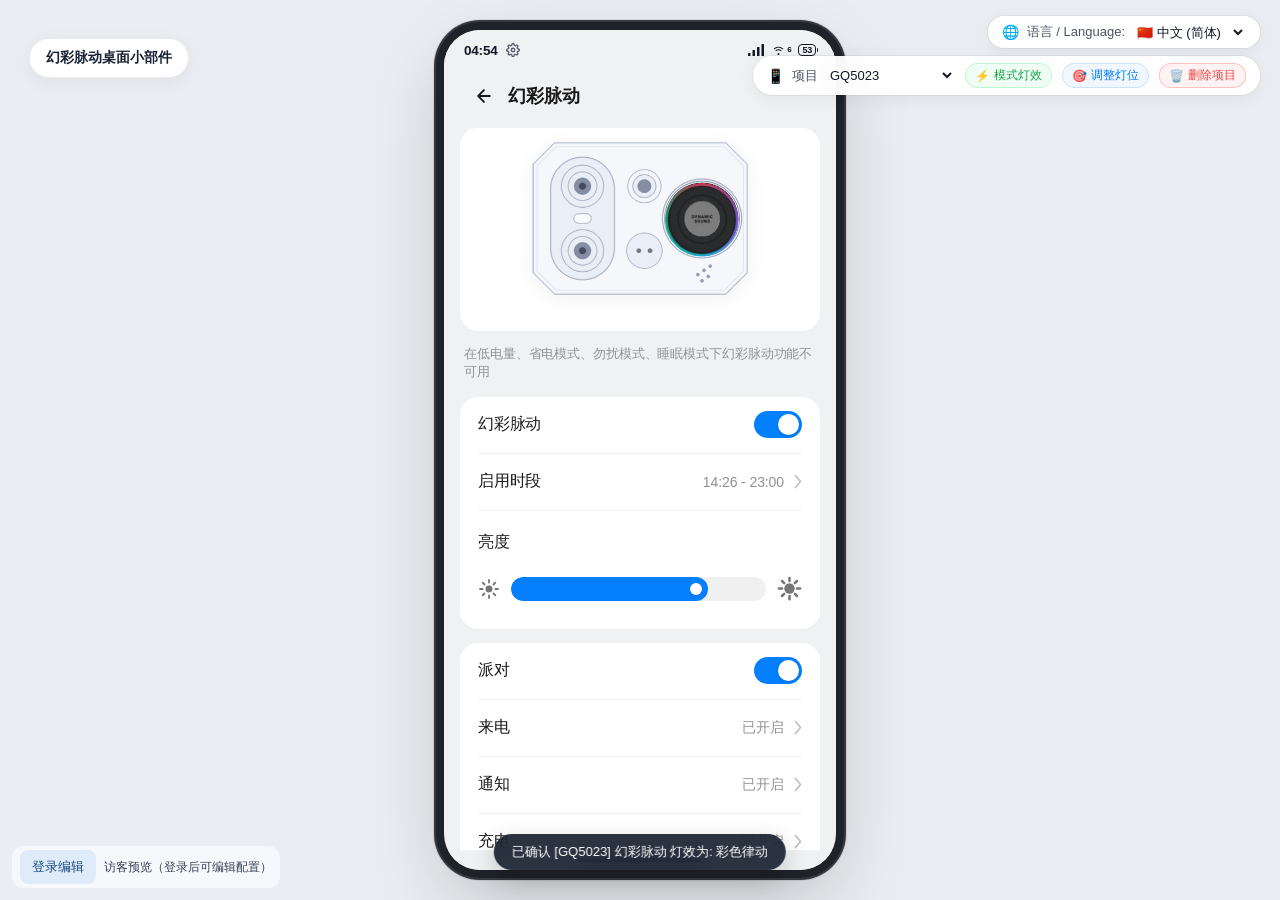
==== index.html @ 8f1da0cb "Configure visible color presets separately for each project" ====
<!DOCTYPE html>
<html lang="zh-CN">
<head>
  <meta charset="UTF-8">
  <meta name="viewport" content="width=device-width, initial-scale=1.0, maximum-scale=1.0, user-scalable=no">
  <title>通知氛围灯效果设置 - 多语言交互原型 (DYNAMIC SOUND)</title>
  <link rel="stylesheet" href="./style.css?v=20261126_project_color_visibility">
</head>
<body>
  <a class="desktop-widget-entry" href="./desktop-widget/">幻彩脉动桌面小部件</a>
  <!-- 桌面端悬浮控制工具栏 (语言切换 + 项目筛选与示意图更换) -->
  <aside class="desktop-floating-tools">
    <div class="desktop-tool-pill desktop-lang-bar">
      <span class="desktop-tool-icon">🌐</span>
      <label for="desktopLangSelect">语言 / Language:</label>
      <select id="desktopLangSelect" onchange="switchLanguage(this.value)">
        <option value="zh-CN" selected>🇨🇳 中文 (简体)</option>
        <option value="en-US">🇺🇸 English (US)</option>
        <option value="de-DE">🇩🇪 Deutsch</option>
        <option value="es-ES">🇪🇸 Español</option>
        <option value="ru-RU">🇷🇺 Русский</option>
        <option value="fr-FR">🇫🇷 Français</option>
        <option value="ja-JP">🇯🇵 日本語</option>
      </select>
    </div>

    <div class="desktop-tool-pill desktop-project-bar">
      <span class="desktop-tool-icon">📱</span>
      <label for="desktopProjectSelect" data-i18n="project_label">项目 / Project:</label>
      <select id="desktopProjectSelect" onchange="handleProjectDropdownChange(this.value)">
        <option value="GQ5023" selected>GQ5023</option>
        <option value="3137">3137</option>
        <option value="GQ3135">GQ3135</option>
        <option value="GQ3136">GQ3136</option>
        <option value="__upload__">📁 更换示意图...</option>
        <option value="__new_project__">➕ 新增项目型号...</option>
        <option value="__delete_project__" style="color: #ef4444;">🗑️ 删除当前项目...</option>
      </select>
      <button type="button" class="btn-adjust-light btn-project-effects" id="btnToggleProjectEffects" onclick="toggleProjectEffectsModal()" title="模式灯效选择与确认">
        <span>⚡</span>
        <span class="btn-adjust-text" data-i18n="project_effects_btn">模式灯效</span>
      </button>
      <button type="button" class="btn-adjust-light" id="btnToggleLightAdjust" onclick="toggleLightAdjustPanel()" title="调整灯位与尺寸">
        <span>🎯</span>
        <span class="btn-adjust-text" data-i18n="adjust_light_btn">调整灯位</span>
      </button>
      <button type="button" class="btn-adjust-light btn-delete-project" id="btnDeleteCurrentProject" onclick="deleteCurrentProject()" title="删除当前项目" style="color: #ef4444; border-color: rgba(239, 68, 68, 0.28);">
        <span>🗑️</span>
        <span class="btn-adjust-text" data-i18n="delete_project_btn">删除项目</span>
      </button>
      <button type="button" class="btn-reset-diagram" id="btnResetProjectDiagram" onclick="resetCurrentProjectDiagram()" title="恢复默认示意图" style="display: none;">
        <svg width="12" height="12" viewBox="0 0 24 24" fill="none" stroke="currentColor" stroke-width="2.5" stroke-linecap="round" stroke-linejoin="round">
          <path d="M3 12a9 9 0 1 0 9-9 9.75 9.75 0 0 0-6.74 2.74L3 8"/>
          <path d="M3 3v5h5"/>
        </svg>
      </button>
      <input type="file" id="projectDiagramUploader" accept="image/*" style="display: none;" onchange="handleProjectDiagramUpload(event)">
    </div>

    <!-- 灯位与尺寸配置调节面板 (可折叠) -->
    <div class="light-adjust-panel" id="lightAdjustPanel" style="display: none;">
      <div class="adjust-panel-header">
        <div class="adjust-panel-title">
          <span>🎯</span>
          <span data-i18n="adjust_panel_title">灯位与尺寸配置</span>
          <span class="adjust-panel-project-tag" id="adjustCurrentProjectTag">GQ5023</span>
        </div>
        <button type="button" class="btn-close-adjust" onclick="toggleLightAdjustPanel(false)">✕</button>
      </div>
      <div class="adjust-panel-tip" data-i18n="click_mockup_tip">
        💡 提示：上传新示意图已自动识别；也可直接点击下方示意图精确定位！
      </div>
      <div class="adjust-controls">
        <div class="adjust-row">
          <div class="adjust-label-line">
            <span data-i18n="light_pos_x">水平位置 X:</span>
            <span class="adjust-val" id="valLightX">67.2%</span>
          </div>
          <input type="range" id="sliderLightX" min="0" max="100" step="0.2" value="67.2" oninput="handleLightParamChange()">
        </div>
        <div class="adjust-row">
          <div class="adjust-label-line">
            <span data-i18n="light_pos_y">垂直位置 Y:</span>
            <span class="adjust-val" id="valLightY">45.2%</span>
          </div>
          <input type="range" id="sliderLightY" min="0" max="100" step="0.2" value="45.2" oninput="handleLightParamChange()">
        </div>
        <div class="adjust-row">
          <div class="adjust-label-line">
            <span data-i18n="light_size">灯圈尺寸:</span>
            <span class="adjust-val" id="valLightSize">20.6%</span>
          </div>
          <input type="range" id="sliderLightSize" min="4" max="60" step="0.2" value="20.6" oninput="handleLightParamChange()">
        </div>
        <div class="adjust-row">
          <div class="adjust-label-line">
            <span data-i18n="light_ring_width">灯的宽度:</span>
            <span class="adjust-val" id="valLightRingWidth">28%</span>
          </div>
          <input type="range" id="sliderLightRingWidth" min="4" max="50" step="1" value="28" oninput="handleLightParamChange()">
        </div>
        <div class="adjust-row">
          <div class="adjust-label-line">
            <span data-i18n="schematic_scale">示意图缩放:</span>
            <span class="adjust-val" id="valLightScale">100%</span>
          </div>
          <input type="range" id="sliderLightScale" min="0.5" max="2.5" step="0.05" value="1.0" oninput="handleLightParamChange()">
        </div>
      </div>
      <div class="adjust-actions">
        <button type="button" class="btn-adjust-action" onclick="autoDetectLightRegionForCurrent()">
          <span>🤖</span> <span data-i18n="auto_detect_btn">智能识别</span>
        </button>
        <button type="button" class="btn-adjust-action" onclick="resetCurrentProjectLightConfig()">
          <span>↺</span> <span data-i18n="reset_light_btn">恢复默认</span>
        </button>
        <button type="button" class="btn-adjust-action primary" onclick="toggleLightAdjustPanel(false)">
          <span data-i18n="save_done">✓ 完成</span>
        </button>
      </div>
    </div>

    <!-- 项目各模式灯效确认面板 (可折叠浮层) -->
    <div class="project-effects-modal" id="projectEffectsModal" style="display: none;">
      <div class="modal-card">
        <div class="adjust-panel-header">
          <div class="adjust-panel-title">
            <span>⚡</span>
            <span data-i18n="project_effects_modal_title">项目各模式灯效确认</span>
            <span class="adjust-panel-project-tag" id="effectsModalProjectTag">GQ5023</span>
          </div>
          <button type="button" class="btn-close-adjust" onclick="toggleProjectEffectsModal(false)" title="关闭">✕</button>
        </div>
        <div class="modal-subtip" data-i18n="project_effects_modal_subtip">
          💡 在此为当前项目选择并确认各模式的专属灯效，多项目独立记忆与切换。
        </div>
        <div class="project-effects-rows" id="projectEffectsList">
          <!-- 动态渲染各模式卡片及可点击胶囊 -->
        </div>
        <div class="modal-action-bar">
          <button type="button" class="btn-modal-done" onclick="toggleProjectEffectsModal(false)">
            <span data-i18n="save_done">✓ 确认完成</span>
          </button>
        </div>
      </div>
    </div>
  </aside>

  <!-- 移动端手机框架容器 -->
  <main class="phone-viewport">
    <div class="phone-frame">
      <!-- 手机顶部状态栏 -->
      <header class="status-bar">
        <div class="status-left">
          <span class="status-time" id="statusTime">09:24</span>
          <button type="button" class="status-gear-btn" onclick="toggleLanguageSheet(true)" aria-label="语言设置" title="切换语言">
            <svg width="14" height="14" viewBox="0 0 24 24" fill="none" stroke="currentColor" stroke-width="2.2" stroke-linecap="round" stroke-linejoin="round">
              <circle cx="12" cy="12" r="3"></circle>
              <path d="M19.4 15a1.65 1.65 0 0 0 .33 1.82l.06.06a2 2 0 0 1 0 2.83 2 2 0 0 1-2.83 0l-.06-.06a1.65 1.65 0 0 0-1.82-.33 1.65 1.65 0 0 0-1 1.51V21a2 2 0 0 1-2 2 2 2 0 0 1-2-2v-.09A1.65 1.65 0 0 0 9 19.4a1.65 1.65 0 0 0-1.82.33l-.06.06a2 2 0 0 1-2.83 0 2 2 0 0 1 0-2.83l.06-.06a1.65 1.65 0 0 0 .33-1.82 1.65 1.65 0 0 0-1.51-1H3a2 2 0 0 1-2-2 2 2 0 0 1 2-2h.09A1.65 1.65 0 0 0 4.6 9a1.65 1.65 0 0 0-.33-1.82l-.06-.06a2 2 0 0 1 0-2.83 2 2 0 0 1 2.83 0l.06.06a1.65 1.65 0 0 0 1.82.33H9a1.65 1.65 0 0 0 1-1.51V3a2 2 0 0 1 2-2 2 2 0 0 1 2 2v.09a1.65 1.65 0 0 0 1 1.51 1.65 1.65 0 0 0 1.82-.33l.06-.06a2 2 0 0 1 2.83 0 2 2 0 0 1 0 2.83l-.06.06a1.65 1.65 0 0 0-.33 1.82V9a1.65 1.65 0 0 0 1.51 1H21a2 2 0 0 1 2 2 2 2 0 0 1-2 2h-.09a1.65 1.65 0 0 0-1.51 1z"></path>
            </svg>
          </button>
        </div>
        <div class="status-icons">
          <svg class="icon-signal" width="16" height="12" viewBox="0 0 16 12" fill="currentColor">
            <rect x="0" y="9" width="2.5" height="3" rx="0.5"/>
            <rect x="4.5" y="6" width="2.5" height="6" rx="0.5"/>
            <rect x="9" y="3" width="2.5" height="9" rx="0.5"/>
            <rect x="13.5" y="0" width="2.5" height="12" rx="0.5"/>
          </svg>
          <div class="wifi-indicator">
            <svg class="icon-wifi" width="15" height="12" viewBox="0 0 24 24" fill="currentColor">
              <path d="M12 18c1.1 0 2 .9 2 2s-.9 2-2 2-2-.9-2-2 .9-2 2-2zm-4.9-3.5c2.7-2.7 7.1-2.7 9.8 0l1.4-1.4c-3.5-3.5-9.1-3.5-12.6 0l1.4 1.4zm-3.5-3.5c4.6-4.6 12.2-4.6 16.8 0l1.4-1.4c-5.4-5.4-14.2-5.4-19.6 0l1.4 1.4z"/>
            </svg>
            <span class="wifi-badge">6</span>
          </div>
          <div class="battery-indicator">
            <span class="battery-level">53</span>
          </div>
        </div>
      </header>

      <!-- 顶部导航栏 -->
      <!-- 顶部导航标题栏（二级页面展示：返回键 + 左对齐大标题） -->
      <header class="app-header" id="mainNavBar" style="display: none;">
        <button type="button" class="btn-back" id="btnNavBack" onclick="goBackToHome()" aria-label="返回">
          <svg width="22" height="22" viewBox="0 0 24 24" fill="none" stroke="#181818" stroke-width="2.2" stroke-linecap="round" stroke-linejoin="round">
            <path d="M 19 12 H 5 M 12 19 L 5 12 L 12 5"/>
          </svg>
        </button>
        <h1 class="nav-title" id="navTitle">来电</h1>
      </header>

      <!-- 场景视图 1: 幻彩脉动 (主首页) -->
      <div class="page-view active" id="view_home">
        <header class="widget-home-heading">
          <a class="widget-back-link" href="./desktop-widget/" aria-label="返回桌面小部件">
            <svg width="20" height="20" viewBox="0 0 24 24" fill="none" stroke="currentColor" stroke-width="2.2" stroke-linecap="round" stroke-linejoin="round" aria-hidden="true">
              <path d="M 19 12 H 5 M 12 19 L 5 12 L 12 5"/>
            </svg>
          </a>
          <h1>幻彩脉动</h1>
        </header>
        <section class="device-card-container">
          <div class="device-mockup-new fx-color_rhythm" id="mockup_home">
            <img src="./assets/device_clean.png" alt="Dynamic Sound Device" class="device-clean-img">
            <div class="halo-ring-emitter" id="haloEmitter_home">
              <div class="halo-core-ring"></div>
              <div class="halo-ambient-glow"></div>
            </div>
          </div>
        </section>
        <div class="sub-hint-text" data-i18n="magic_pulse_hint">在低电量、省电模式、勿扰模式、睡眠模式下幻彩脉动功能不可用</div>

        <!-- 主控卡片：总开关、启用时段 -->
        <section class="settings-card" id="card_master">
          <div class="setting-row">
            <span class="setting-label" data-i18n="magic_pulse_switch">幻彩脉动</span>
            <label class="switch-toggle">
              <input type="checkbox" id="switch_master" checked onchange="toggleMasterPulse(this.checked)">
              <span class="toggle-slider"></span>
            </label>
          </div>
          <div class="master-controlled-content" id="masterControlledContent">
            <div class="setting-divider"></div>
            <div class="setting-row clickable" onclick="handleActiveTimeRowClick()">
              <span class="setting-label" data-i18n="active_time">启用时段</span>
              <div class="row-meta">
                <span class="row-status" id="homeActiveTimeSummary">14:26 - 23:00</span>
                <svg class="row-chevron" width="8" height="15" viewBox="0 0 8 15" fill="none">
                  <path d="M 1.5 1.5 L 6.5 7.5 L 1.5 13.5" stroke="#c2c2c2" stroke-width="1.8" stroke-linecap="round" stroke-linejoin="round"/>
                </svg>
              </div>
            </div>
            <div class="setting-divider"></div>
            <div class="brightness-card-section">
              <div class="brightness-label-row">
                <span class="setting-label" data-i18n="brightness">亮度</span>
              </div>
              <div class="brightness-control-row">
                <div class="brightness-pill-slider-box">
                  <button type="button" class="sun-btn sun-btn-left" onclick="setBrightnessGear(20)" aria-label="1档 (20%)" title="最低亮度">
                    <svg width="22" height="22" viewBox="0 0 24 24" fill="none">
                      <circle cx="12" cy="12" r="3.8" fill="currentColor"/>
                      <line x1="12" y1="2.2" x2="12" y2="5" stroke="currentColor" stroke-width="2" stroke-linecap="round"/>
                      <line x1="12" y1="19" x2="12" y2="21.8" stroke="currentColor" stroke-width="2" stroke-linecap="round"/>
                      <line x1="2.2" y1="12" x2="5" y2="12" stroke="currentColor" stroke-width="2" stroke-linecap="round"/>
                      <line x1="19" y1="12" x2="21.8" y2="12" stroke="currentColor" stroke-width="2" stroke-linecap="round"/>
                      <line x1="5.1" y1="5.1" x2="7.1" y2="7.1" stroke="currentColor" stroke-width="2" stroke-linecap="round"/>
                      <line x1="16.9" y1="16.9" x2="18.9" y2="18.9" stroke="currentColor" stroke-width="2" stroke-linecap="round"/>
                      <line x1="5.1" y1="18.9" x2="7.1" y2="16.9" stroke="currentColor" stroke-width="2" stroke-linecap="round"/>
                      <line x1="16.9" y1="7.1" x2="18.9" y2="5.1" stroke="currentColor" stroke-width="2" stroke-linecap="round"/>
                    </svg>
                  </button>
                  <div class="pill-slider-track-wrap" id="pillSliderTrackWrap">
                    <div class="slider-fill-line" id="sliderFillLine">
                      <span class="slider-thumb-dot" id="sliderThumbDot"></span>
                    </div>
                    <input type="range" min="20" max="100" step="1" value="80" class="pill-range-slider" id="homeBrightnessSlider" oninput="handleBrightnessInput(this.value)" onchange="handleBrightnessChange(this.value)">
                  </div>
                  <button type="button" class="sun-btn sun-btn-right" onclick="setBrightnessGear(100)" aria-label="5档 (100%)" title="最高亮度">
                    <svg width="25" height="25" viewBox="0 0 24 24" fill="none">
                      <circle cx="12" cy="12" r="5" fill="currentColor"/>
                      <line x1="12" y1="1.8" x2="12" y2="4.8" stroke="currentColor" stroke-width="2.4" stroke-linecap="round"/>
                      <line x1="12" y1="19.2" x2="12" y2="22.2" stroke="currentColor" stroke-width="2.4" stroke-linecap="round"/>
                      <line x1="1.8" y1="12" x2="4.8" y2="12" stroke="currentColor" stroke-width="2.4" stroke-linecap="round"/>
                      <line x1="19.2" y1="12" x2="22.2" y2="12" stroke="currentColor" stroke-width="2.4" stroke-linecap="round"/>
                      <line x1="4.8" y1="4.8" x2="6.9" y2="6.9" stroke="currentColor" stroke-width="2.4" stroke-linecap="round"/>
                      <line x1="17.1" y1="17.1" x2="19.2" y2="19.2" stroke="currentColor" stroke-width="2.4" stroke-linecap="round"/>
                      <line x1="4.8" y1="19.2" x2="6.9" y2="17.1" stroke="currentColor" stroke-width="2.4" stroke-linecap="round"/>
                      <line x1="17.1" y1="6.9" x2="19.2" y2="4.8" stroke="currentColor" stroke-width="2.4" stroke-linecap="round"/>
                    </svg>
                  </button>
                </div>
              </div>
            </div>
          </div>
        </section>

        <!-- 场景功能列表卡片 -->
        <section class="settings-card" id="card_scenes_list">
          <div class="setting-row">
            <span class="setting-label" data-i18n="scene_party">派对</span>
            <label class="switch-toggle">
              <input type="checkbox" id="switch_party" checked onchange="togglePartyMode(this.checked)">
              <span class="toggle-slider"></span>
            </label>
          </div>
          <div class="setting-divider"></div>
          <div class="setting-row clickable" onclick="handleSceneRowClick('call')">
            <span class="setting-label" data-i18n="scene_call">来电</span>
            <div class="row-meta">
              <span class="row-status" id="statusText_call" data-i18n="status_enabled">已开启</span>
              <svg class="row-chevron" width="8" height="15" viewBox="0 0 8 15" fill="none">
                <path d="M 1.5 1.5 L 6.5 7.5 L 1.5 13.5" stroke="#c2c2c2" stroke-width="1.8" stroke-linecap="round" stroke-linejoin="round"/>
              </svg>
            </div>
          </div>
          <div class="setting-divider"></div>
          <div class="setting-row clickable" onclick="handleSceneRowClick('notification')">
            <span class="setting-label" data-i18n="scene_notification">通知</span>
            <div class="row-meta">
              <span class="row-status" id="statusText_notification" data-i18n="status_enabled">已开启</span>
              <svg class="row-chevron" width="8" height="15" viewBox="0 0 8 15" fill="none">
                <path d="M 1.5 1.5 L 6.5 7.5 L 1.5 13.5" stroke="#c2c2c2" stroke-width="1.8" stroke-linecap="round" stroke-linejoin="round"/>
              </svg>
            </div>
          </div>
          <div class="setting-divider"></div>
          <div class="setting-row clickable" onclick="handleSceneRowClick('charging')">
            <span class="setting-label" data-i18n="scene_charging">充电</span>
            <div class="row-meta">
              <span class="row-status" id="statusText_charging" data-i18n="status_enabled">已开启</span>
              <svg class="row-chevron" width="8" height="15" viewBox="0 0 8 15" fill="none">
                <path d="M 1.5 1.5 L 6.5 7.5 L 1.5 13.5" stroke="#c2c2c2" stroke-width="1.8" stroke-linecap="round" stroke-linejoin="round"/>
              </svg>
            </div>
          </div>
          <div class="setting-divider"></div>
          <div class="setting-row clickable" onclick="handleSceneRowClick('music')">
            <span class="setting-label" data-i18n="scene_music">音乐</span>
            <div class="row-meta">
              <span class="row-status" id="statusText_music" data-i18n="status_enabled">已开启</span>
              <svg class="row-chevron" width="8" height="15" viewBox="0 0 8 15" fill="none">
                <path d="M 1.5 1.5 L 6.5 7.5 L 1.5 13.5" stroke="#c2c2c2" stroke-width="1.8" stroke-linecap="round" stroke-linejoin="round"/>
              </svg>
            </div>
          </div>
          <div class="setting-divider"></div>
          <div class="setting-row clickable" onclick="handleSceneRowClick('power')">
            <span class="setting-label" data-i18n="scene_power">开关机</span>
            <div class="row-meta">
              <span class="row-status" id="statusText_power" data-i18n="status_enabled">已开启</span>
              <svg class="row-chevron" width="8" height="15" viewBox="0 0 8 15" fill="none">
                <path d="M 1.5 1.5 L 6.5 7.5 L 1.5 13.5" stroke="#c2c2c2" stroke-width="1.8" stroke-linecap="round" stroke-linejoin="round"/>
              </svg>
            </div>
          </div>
        </section>
      </div>

      <!-- 场景视图 2: 来电 (Incoming Call) -->
      <div class="page-view" id="view_call">
        <section class="device-card-container">
          <div class="device-mockup-new fx-breathing" id="mockup_call">
            <img src="./assets/device_clean.png" alt="Dynamic Sound Device" class="device-clean-img">
            <div class="halo-ring-emitter" id="haloEmitter_call">
              <div class="halo-core-ring"></div>
              <div class="halo-ambient-glow"></div>
            </div>
          </div>
        </section>
        <section class="settings-card" id="card_call_toggle">
          <div class="setting-row">
            <span class="setting-label" data-i18n="scene_call">来电</span>
            <label class="switch-toggle">
              <input type="checkbox" id="switch_call" checked onchange="toggleSceneSwitch('call', this.checked)">
              <span class="toggle-slider"></span>
            </label>
          </div>
          <div class="setting-divider"></div>
          <div class="setting-row" id="row_inCallBreathe">
            <span class="setting-label" data-i18n="in_call_breathing">通话中呼吸</span>
            <label class="switch-toggle">
              <input type="checkbox" id="switch_inCallBreathe" checked onchange="toggleInCallBreathe(this.checked)">
              <span class="toggle-slider"></span>
            </label>
          </div>
        </section>

        <section class="settings-card">
          <!-- 效果模块：浅色高质感胶囊 + 随选色动态联动描边 -->
          <div class="effect-module-wrapper">
            <div class="section-title-row">
              <span class="setting-label" data-i18n="effect_title">灯效</span>
              <span class="current-effect-hint" id="effectHint_call" data-i18n="effect_breathing">呼吸</span>
            </div>

            <!-- 胶囊选择器：精简指定灯效（来电：呼吸、脉动） -->
            <div class="capsules-scroller-wrap layout-scroll active-style-blue" id="capsulesWrap_call">
              <div class="capsules-track" id="capsulesTrack_call">
                <!-- 呼吸 -->
                <button type="button" class="capsule-btn active" data-effect="breathing" onclick="selectSceneEffect('call', 'breathing')">
                  <span class="capsule-icon">
                    <svg viewBox="0 0 24 24" fill="none">
                      <defs>
                        <linearGradient id="gradBreathing_call" x1="0%" y1="100%" x2="100%" y2="0%">
                          <stop offset="0%" stop-color="#06b6d4"/>
                          <stop offset="50%" stop-color="#3b82f6"/>
                          <stop offset="100%" stop-color="#a855f7"/>
                        </linearGradient>
                      </defs>
                      <circle cx="12" cy="12" r="4.2" fill="url(#gradBreathing_call)"/>
                      <circle cx="12" cy="4" r="1.4" fill="url(#gradBreathing_call)"/>
                      <circle cx="18" cy="6" r="1.3" fill="url(#gradBreathing_call)"/>
                      <circle cx="20" cy="12" r="1.4" fill="url(#gradBreathing_call)"/>
                      <circle cx="18" cy="18" r="1.3" fill="url(#gradBreathing_call)"/>
                      <circle cx="12" cy="20" r="1.4" fill="url(#gradBreathing_call)"/>
                      <circle cx="6" cy="18" r="1.3" fill="url(#gradBreathing_call)"/>
                      <circle cx="4" cy="12" r="1.4" fill="url(#gradBreathing_call)"/>
                      <circle cx="6" cy="6" r="1.3" fill="url(#gradBreathing_call)"/>
                    </svg>
                  </span>
                  <span class="capsule-text" data-i18n="effect_breathing">呼吸</span>
                  <span class="check-badge">
                    <svg viewBox="0 0 24 24" fill="none" stroke="currentColor" stroke-width="3" stroke-linecap="round" stroke-linejoin="round">
                      <polyline points="20 6 9 17 4 12"></polyline>
                    </svg>
                  </span>
                </button>
                <!-- 脉动 -->
                <button type="button" class="capsule-btn " data-effect="pulsing" onclick="selectSceneEffect('call', 'pulsing')">
                  <span class="capsule-icon">
                    <svg viewBox="0 0 24 24" fill="none">
                      <defs>
                        <linearGradient id="gradPulseD_call" x1="0%" y1="100%" x2="0%" y2="0%">
                          <stop offset="0%" stop-color="#f59e0b"/>
                          <stop offset="50%" stop-color="#ef4444"/>
                          <stop offset="100%" stop-color="#ec4899"/>
                        </linearGradient>
                      </defs>
                      <rect x="3.5" y="9" width="3" height="6" rx="1.5" fill="url(#gradPulseD_call)" opacity="0.6"/>
                      <rect x="8.5" y="4.5" width="3" height="15" rx="1.5" fill="url(#gradPulseD_call)"/>
                      <rect x="13.5" y="7.5" width="3" height="9" rx="1.5" fill="url(#gradPulseD_call)" opacity="0.85"/>
                      <rect x="18.5" y="10.5" width="3" height="3" rx="1.5" fill="url(#gradPulseD_call)" opacity="0.45"/>
                    </svg>
                  </span>
                  <span class="capsule-text" data-i18n="effect_pulsing">脉动</span>
                  <span class="check-badge">
                    <svg viewBox="0 0 24 24" fill="none" stroke="currentColor" stroke-width="3" stroke-linecap="round" stroke-linejoin="round">
                      <polyline points="20 6 9 17 4 12"></polyline>
                    </svg>
                  </span>
                </button>
              </div>
            </div>
          </div>
          <div class="setting-divider"></div>
          <div class="color-module-wrapper">
            <div class="section-title-row">
              <span class="setting-label" data-i18n="color_select">颜色选择</span>
              <span class="current-color-hint" id="colorHint_call_main" data-i18n="color_dark_green">深绿</span>
            </div>

            <!-- 6个中空光环预设 + 垂直蓝色分割线 -->
            <div class="color-presets-row" id="colorPresets_call_main">
              <button type="button" class="color-ring-btn ring-green active" data-color="#00e600" data-name-key="color_grass_green" onclick="selectSceneColor('call', '#00e600', 'color_grass_green', 'main')" aria-label="绿色"></button>
              <button type="button" class="color-ring-btn ring-orange" data-color="#ffa850" data-name-key="color_peach_orange" onclick="selectSceneColor('call', '#ffa850', 'color_peach_orange', 'main')" aria-label="橙色"></button>
              <button type="button" class="color-ring-btn ring-blue" data-color="#4ca8ff" data-name-key="color_fog_blue" onclick="selectSceneColor('call', '#4ca8ff', 'color_fog_blue', 'main')" aria-label="蓝色"></button>
              <button type="button" class="color-ring-btn ring-cyan" data-color="#00f5e6" data-name-key="color_cyan_blue" onclick="selectSceneColor('call', '#00f5e6', 'color_cyan_blue', 'main')" aria-label="青色"></button>
              <div class="color-preset-divider"></div>
              <button type="button" class="color-ring-btn ring-rainbow" data-effect="color_rhythm" data-name-key="effect_color_rhythm" onclick="selectSceneColorRing('call', 'rainbow', 'main')" aria-label="彩色律动"></button>
              <button type="button" class="color-ring-btn ring-four-color" data-effect="four_color" data-name-key="effect_four_color" onclick="selectSceneColorRing('call', 'four_color', 'main')" aria-label="四色律动"></button>
            </div>

            <!-- 全彩拾色大圆盘 -->
            <div class="color-wheel-wrapper">
              <div class="color-wheel-box" id="colorWheel_call_main" onclick="pickSceneWheelColor(event, 'call', 'main')">
                <img src="./assets/color_wheel_hd.png" alt="Color Wheel" class="wheel-hd-img">
                <div class="wheel-picker-thumb" id="wheelThumb_call_main" style="left: 35%; top: 90%;">
                  <span class="thumb-core" id="thumbCore_call_main" style="background-color: #00e600;"></span>
                </div>
              </div>
            </div>
          </div>
        </section>


      </div>

      <!-- 场景视图 3: 通知 (Notification) -->
      <div class="page-view" id="view_notification">
        <section class="device-card-container">
          <div class="device-mockup-new fx-breathing" id="mockup_notification">
            <img src="./assets/device_clean.png" alt="Dynamic Sound Device" class="device-clean-img">
            <div class="halo-ring-emitter" id="haloEmitter_notification">
              <div class="halo-core-ring"></div>
              <div class="halo-ambient-glow"></div>
            </div>
          </div>
        </section>
        <section class="settings-card">
          <div class="setting-row">
            <span class="setting-label" data-i18n="scene_notification">通知</span>
            <label class="switch-toggle">
              <input type="checkbox" id="switch_notification" checked onchange="toggleSceneSwitch('notification', this.checked)">
              <span class="toggle-slider"></span>
            </label>
          </div>
          <div class="setting-divider"></div>
          <div class="setting-row clickable" onclick="openEffectiveAppsSheet('notification')">
            <span class="setting-label" data-i18n="effective_apps">生效的应用</span>
            <div class="row-meta">
              <svg class="row-chevron" width="8" height="15" viewBox="0 0 8 15" fill="none">
                <path d="M 1.5 1.5 L 6.5 7.5 L 1.5 13.5" stroke="#c2c2c2" stroke-width="1.8" stroke-linecap="round" stroke-linejoin="round"/>
              </svg>
            </div>
          </div>
        </section>

        <section class="settings-card">
          <!-- 效果模块：浅色高质感胶囊 + 随选色动态联动描边 -->
          <div class="effect-module-wrapper">
            <div class="section-title-row">
              <span class="setting-label" data-i18n="effect_title">灯效</span>
              <span class="current-effect-hint" id="effectHint_notification" data-i18n="effect_breathing">呼吸</span>
            </div>

            <!-- 胶囊选择器：精简指定灯效（通知：呼吸、脉动） -->
            <div class="capsules-scroller-wrap layout-scroll active-style-blue" id="capsulesWrap_notification">
              <div class="capsules-track" id="capsulesTrack_notification">
                <!-- 呼吸 -->
                <button type="button" class="capsule-btn active" data-effect="breathing" onclick="selectSceneEffect('notification', 'breathing')">
                  <span class="capsule-icon">
                    <svg viewBox="0 0 24 24" fill="none">
                      <defs>
                        <linearGradient id="gradBreathing_notification" x1="0%" y1="100%" x2="100%" y2="0%">
                          <stop offset="0%" stop-color="#06b6d4"/>
                          <stop offset="50%" stop-color="#3b82f6"/>
                          <stop offset="100%" stop-color="#a855f7"/>
                        </linearGradient>
                      </defs>
                      <circle cx="12" cy="12" r="4.2" fill="url(#gradBreathing_notification)"/>
                      <circle cx="12" cy="4" r="1.4" fill="url(#gradBreathing_notification)"/>
                      <circle cx="18" cy="6" r="1.3" fill="url(#gradBreathing_notification)"/>
                      <circle cx="20" cy="12" r="1.4" fill="url(#gradBreathing_notification)"/>
                      <circle cx="18" cy="18" r="1.3" fill="url(#gradBreathing_notification)"/>
                      <circle cx="12" cy="20" r="1.4" fill="url(#gradBreathing_notification)"/>
                      <circle cx="6" cy="18" r="1.3" fill="url(#gradBreathing_notification)"/>
                      <circle cx="4" cy="12" r="1.4" fill="url(#gradBreathing_notification)"/>
                      <circle cx="6" cy="6" r="1.3" fill="url(#gradBreathing_notification)"/>
                    </svg>
                  </span>
                  <span class="capsule-text" data-i18n="effect_breathing">呼吸</span>
                  <span class="check-badge">
                    <svg viewBox="0 0 24 24" fill="none" stroke="currentColor" stroke-width="3" stroke-linecap="round" stroke-linejoin="round">
                      <polyline points="20 6 9 17 4 12"></polyline>
                    </svg>
                  </span>
                </button>
                <!-- 脉动 -->
                <button type="button" class="capsule-btn " data-effect="pulsing" onclick="selectSceneEffect('notification', 'pulsing')">
                  <span class="capsule-icon">
                    <svg viewBox="0 0 24 24" fill="none">
                      <defs>
                        <linearGradient id="gradPulseD_notification" x1="0%" y1="100%" x2="0%" y2="0%">
                          <stop offset="0%" stop-color="#f59e0b"/>
                          <stop offset="50%" stop-color="#ef4444"/>
                          <stop offset="100%" stop-color="#ec4899"/>
                        </linearGradient>
                      </defs>
                      <rect x="3.5" y="9" width="3" height="6" rx="1.5" fill="url(#gradPulseD_notification)" opacity="0.6"/>
                      <rect x="8.5" y="4.5" width="3" height="15" rx="1.5" fill="url(#gradPulseD_notification)"/>
                      <rect x="13.5" y="7.5" width="3" height="9" rx="1.5" fill="url(#gradPulseD_notification)" opacity="0.85"/>
                      <rect x="18.5" y="10.5" width="3" height="3" rx="1.5" fill="url(#gradPulseD_notification)" opacity="0.45"/>
                    </svg>
                  </span>
                  <span class="capsule-text" data-i18n="effect_pulsing">脉动</span>
                  <span class="check-badge">
                    <svg viewBox="0 0 24 24" fill="none" stroke="currentColor" stroke-width="3" stroke-linecap="round" stroke-linejoin="round">
                      <polyline points="20 6 9 17 4 12"></polyline>
                    </svg>
                  </span>
                </button>
              </div>
            </div>
          </div>
          <div class="setting-divider"></div>
          <div class="color-module-wrapper">
            <div class="section-title-row">
              <span class="setting-label" data-i18n="color_select">颜色选择</span>
              <span class="current-color-hint" id="colorHint_notification_main" data-i18n="color_dark_green">深绿</span>
            </div>

            <!-- 6个中空光环预设 + 垂直蓝色分割线 -->
            <div class="color-presets-row" id="colorPresets_notification_main">
              <button type="button" class="color-ring-btn ring-green active" data-color="#00e600" data-name-key="color_grass_green" onclick="selectSceneColor('notification', '#00e600', 'color_grass_green', 'main')" aria-label="绿色"></button>
              <button type="button" class="color-ring-btn ring-orange" data-color="#ffa850" data-name-key="color_peach_orange" onclick="selectSceneColor('notification', '#ffa850', 'color_peach_orange', 'main')" aria-label="橙色"></button>
              <button type="button" class="color-ring-btn ring-blue" data-color="#4ca8ff" data-name-key="color_fog_blue" onclick="selectSceneColor('notification', '#4ca8ff', 'color_fog_blue', 'main')" aria-label="蓝色"></button>
              <button type="button" class="color-ring-btn ring-cyan" data-color="#00f5e6" data-name-key="color_cyan_blue" onclick="selectSceneColor('notification', '#00f5e6', 'color_cyan_blue', 'main')" aria-label="青色"></button>
              <div class="color-preset-divider"></div>
              <button type="button" class="color-ring-btn ring-rainbow" data-effect="color_rhythm" data-name-key="effect_color_rhythm" onclick="selectSceneColorRing('notification', 'rainbow', 'main')" aria-label="彩色律动"></button>
              <button type="button" class="color-ring-btn ring-four-color" data-effect="four_color" data-name-key="effect_four_color" onclick="selectSceneColorRing('notification', 'four_color', 'main')" aria-label="四色律动"></button>
            </div>

            <!-- 全彩拾色大圆盘 -->
            <div class="color-wheel-wrapper">
              <div class="color-wheel-box" id="colorWheel_notification_main" onclick="pickSceneWheelColor(event, 'notification', 'main')">
                <img src="./assets/color_wheel_hd.png" alt="Color Wheel" class="wheel-hd-img">
                <div class="wheel-picker-thumb" id="wheelThumb_notification_main" style="left: 35%; top: 90%;">
                  <span class="thumb-core" id="thumbCore_notification_main" style="background-color: #00e600;"></span>
                </div>
              </div>
            </div>
          </div>
        </section>
      </div>

      <!-- 场景视图 4: 充电 (Charging) -->
      <div class="page-view" id="view_charging">
        <section class="device-card-container">
          <div class="device-mockup-new fx-waterflow" id="mockup_charging">
            <img src="./assets/device_clean.png" alt="Dynamic Sound Device" class="device-clean-img">
            <div class="halo-ring-emitter" id="haloEmitter_charging">
              <div class="halo-core-ring"></div>
              <div class="halo-ambient-glow"></div>
            </div>
          </div>
        </section>
        <section class="settings-card">
          <div class="setting-row">
            <span class="setting-label" data-i18n="scene_charging">充电</span>
            <label class="switch-toggle">
              <input type="checkbox" id="switch_charging" checked onchange="toggleSceneSwitch('charging', this.checked)">
              <span class="toggle-slider"></span>
            </label>
          </div>
          <div class="setting-divider"></div>
          <div class="setting-row clickable" onclick="openChargingDurationSheet()">
            <span class="setting-label" data-i18n="charging_duration">充电时间显示时长</span>
            <div class="row-meta">
              <span class="row-status" id="statusText_charging_duration" data-i18n="charging_duration_15s">15秒</span>
              <svg class="row-chevron" width="8" height="15" viewBox="0 0 8 15" fill="none">
                <path d="M 1.5 1.5 L 6.5 7.5 L 1.5 13.5" stroke="#c2c2c2" stroke-width="1.8" stroke-linecap="round" stroke-linejoin="round"/>
              </svg>
            </div>
          </div>
        </section>

        <section class="settings-card">
          <!-- 效果模块：浅色高质感胶囊 + 随选色动态联动描边 -->
          <div class="effect-module-wrapper">
            <div class="section-title-row">
              <span class="setting-label" data-i18n="effect_title">灯效</span>
              <span class="current-effect-hint" id="effectHint_charging" data-i18n="effect_waterflow">流水</span>
            </div>

            <!-- 胶囊选择器：精简指定灯效（充电：流水、流光） -->
            <div class="capsules-scroller-wrap layout-scroll active-style-blue" id="capsulesWrap_charging">
              <div class="capsules-track" id="capsulesTrack_charging">
                <!-- 流水 -->
                <button type="button" class="capsule-btn active" data-effect="waterflow" onclick="selectSceneEffect('charging', 'waterflow')">
                  <span class="capsule-icon">
                    <svg viewBox="0 0 24 24" fill="none">
                      <defs>
                        <linearGradient id="gradWaterflow_charging" x1="0%" y1="0%" x2="100%" y2="100%">
                          <stop offset="0%" stop-color="#06b6d4"/>
                          <stop offset="50%" stop-color="#0ea5e9"/>
                          <stop offset="100%" stop-color="#10b981"/>
                        </linearGradient>
                      </defs>
                      <path d="M 12 3.5 A 8.5 8.5 0 1 1 3.5 12" stroke="url(#gradWaterflow_charging)" stroke-width="2.8" stroke-linecap="round"/>
                      <circle cx="12" cy="3.5" r="2.2" fill="url(#gradWaterflow_charging)"/>
                    </svg>
                  </span>
                  <span class="capsule-text" data-i18n="effect_waterflow">流水</span>
                  <span class="check-badge">
                    <svg viewBox="0 0 24 24" fill="none" stroke="currentColor" stroke-width="3" stroke-linecap="round" stroke-linejoin="round">
                      <polyline points="20 6 9 17 4 12"></polyline>
                    </svg>
                  </span>
                </button>
                <!-- 流光 -->
                <button type="button" class="capsule-btn " data-effect="streamer" onclick="selectSceneEffect('charging', 'streamer')">
                  <span class="capsule-icon">
                    <svg viewBox="0 0 24 24" fill="none">
                      <circle cx="12" cy="12" r="8.5" stroke="#3b82f6" stroke-width="1.8" stroke-opacity="0.28"/>
                      <path d="M 3.5 12 A 8.5 8.5 0 0 0 20.5 12" stroke="#3b82f6" stroke-width="2.6" stroke-linecap="round"/>
                    </svg>
                  </span>
                  <span class="capsule-text" data-i18n="effect_streamer">流光</span>
                  <span class="check-badge">
                    <svg viewBox="0 0 24 24" fill="none" stroke="currentColor" stroke-width="3" stroke-linecap="round" stroke-linejoin="round">
                      <polyline points="20 6 9 17 4 12"></polyline>
                    </svg>
                  </span>
                </button>
                <!-- 呼吸 -->
                <button type="button" class="capsule-btn " data-effect="breathing" onclick="selectSceneEffect('charging', 'breathing')">
                  <span class="capsule-icon">
                    <svg viewBox="0 0 24 24" fill="none">
                      <defs>
                        <linearGradient id="gradBreathing_charging" x1="0%" y1="100%" x2="100%" y2="0%">
                          <stop offset="0%" stop-color="#06b6d4"/>
                          <stop offset="50%" stop-color="#3b82f6"/>
                          <stop offset="100%" stop-color="#a855f7"/>
                        </linearGradient>
                      </defs>
                      <circle cx="12" cy="12" r="8.5" stroke="url(#gradBreathing_charging)" stroke-width="2.6" stroke-linecap="round" stroke-dasharray="3.2 2"/>
                      <circle cx="12" cy="12" r="3.2" fill="url(#gradBreathing_charging)"/>
                    </svg>
                  </span>
                  <span class="capsule-text" data-i18n="effect_breathing">呼吸</span>
                  <span class="check-badge">
                    <svg viewBox="0 0 24 24" fill="none" stroke="currentColor" stroke-width="3" stroke-linecap="round" stroke-linejoin="round">
                      <polyline points="20 6 9 17 4 12"></polyline>
                    </svg>
                  </span>
                </button>
                <!-- 脉动 -->
                <button type="button" class="capsule-btn " data-effect="pulsing" onclick="selectSceneEffect('charging', 'pulsing')">
                  <span class="capsule-icon">
                    <svg viewBox="0 0 24 24" fill="none">
                      <defs>
                        <linearGradient id="gradPulsing_charging" x1="0%" y1="0%" x2="100%" y2="100%">
                          <stop offset="0%" stop-color="#ec4899"/>
                          <stop offset="50%" stop-color="#f43f5e"/>
                          <stop offset="100%" stop-color="#f97316"/>
                        </linearGradient>
                      </defs>
                      <path d="M 4 12 L 8 12 L 10 7 L 14 17 L 16 12 L 20 12" stroke="url(#gradPulsing_charging)" stroke-width="2.4" stroke-linecap="round" stroke-linejoin="round"/>
                    </svg>
                  </span>
                  <span class="capsule-text" data-i18n="effect_pulsing">脉动</span>
                  <span class="check-badge">
                    <svg viewBox="0 0 24 24" fill="none" stroke="currentColor" stroke-width="3" stroke-linecap="round" stroke-linejoin="round">
                      <polyline points="20 6 9 17 4 12"></polyline>
                    </svg>
                  </span>
                </button>
              </div>
            </div>
          </div>
          <div class="setting-divider"></div>
          <div class="setting-row">
            <span class="setting-label" data-i18n="battery_adaptive">根据电池电量变化</span>
            <label class="switch-toggle">
              <input type="checkbox" id="switch_batteryAdaptive" checked onchange="toggleBatteryAdaptive(this.checked)">
              <span class="toggle-slider"></span>
            </label>
          </div>

          <!-- 充电颜色选择模块（根据电池电量变化关闭后显示，样式与其他场景1:1一致） -->
          <div id="colorModule_charging" style="display: none;">
            <div class="setting-divider"></div>
            <div class="color-module-wrapper">
              <div class="section-title-row">
                <span class="setting-label" data-i18n="color_select">颜色选择</span>
                <span class="current-color-hint" id="colorHint_charging_main" data-i18n="color_grass_green">浅绿</span>
              </div>

              <!-- 6个中空光环预设 + 垂直蓝色分割线 -->
              <div class="color-presets-row" id="colorPresets_charging_main">
                <button type="button" class="color-ring-btn ring-green active" data-color="#00e600" data-name-key="color_grass_green" onclick="selectSceneColor('charging', '#00e600', 'color_grass_green', 'main')" aria-label="绿色"></button>
                <button type="button" class="color-ring-btn ring-orange" data-color="#ffa850" data-name-key="color_peach_orange" onclick="selectSceneColor('charging', '#ffa850', 'color_peach_orange', 'main')" aria-label="橙色"></button>
                <button type="button" class="color-ring-btn ring-blue" data-color="#4ca8ff" data-name-key="color_fog_blue" onclick="selectSceneColor('charging', '#4ca8ff', 'color_fog_blue', 'main')" aria-label="蓝色"></button>
                <button type="button" class="color-ring-btn ring-cyan" data-color="#00f5e6" data-name-key="color_cyan_blue" onclick="selectSceneColor('charging', '#00f5e6', 'color_cyan_blue', 'main')" aria-label="青色"></button>
                <div class="color-preset-divider"></div>
                <button type="button" class="color-ring-btn ring-rainbow" data-effect="color_rhythm" data-name-key="effect_color_rhythm" onclick="selectSceneColorRing('charging', 'rainbow', 'main')" aria-label="彩色律动"></button>
                <button type="button" class="color-ring-btn ring-four-color" data-effect="four_color" data-name-key="effect_four_color" onclick="selectSceneColorRing('charging', 'four_color', 'main')" aria-label="四色律动"></button>
              </div>

              <!-- 全彩拾色大圆盘 -->
              <div class="color-wheel-wrapper">
                <div class="color-wheel-box" id="colorWheel_charging_main" onclick="pickSceneWheelColor(event, 'charging', 'main')">
                  <img src="./assets/color_wheel_hd.png" alt="Color Wheel" class="wheel-hd-img">
                  <div class="wheel-picker-thumb" id="wheelThumb_charging_main" style="left: 35%; top: 90%;">
                    <span class="thumb-core" id="thumbCore_charging_main" style="background-color: #00e600;"></span>
                  </div>
                </div>
              </div>
            </div>
          </div>
        </section>
      </div>

      <!-- 场景视图 5: 音乐 (Music) -->
      <div class="page-view" id="view_music">
        <section class="device-card-container">
          <div class="device-mockup-new fx-color_rhythm" id="mockup_music">
            <img src="./assets/device_clean.png" alt="Dynamic Sound Device" class="device-clean-img">
            <div class="halo-ring-emitter" id="haloEmitter_music">
              <div class="halo-core-ring"></div>
              <div class="halo-ambient-glow"></div>
            </div>
          </div>
        </section>
        <section class="settings-card">
          <div class="setting-row">
            <span class="setting-label" data-i18n="scene_music">音乐</span>
            <label class="switch-toggle">
              <input type="checkbox" id="switch_music" checked onchange="toggleSceneSwitch('music', this.checked)">
              <span class="toggle-slider"></span>
            </label>
          </div>
          <div class="setting-divider"></div>
          <div class="setting-row clickable" onclick="openEffectiveAppsSheet('music')">
            <span class="setting-label" data-i18n="effective_apps">生效的应用</span>
            <div class="row-meta">
              <svg class="row-chevron" width="8" height="15" viewBox="0 0 8 15" fill="none">
                <path d="M 1.5 1.5 L 6.5 7.5 L 1.5 13.5" stroke="#c2c2c2" stroke-width="1.8" stroke-linecap="round" stroke-linejoin="round"/>
              </svg>
            </div>
          </div>
        </section>

        <section class="settings-card">
          <!-- 效果模块：浅色高质感胶囊 + 随选色动态联动描边 -->
          <div class="effect-module-wrapper">
            <div class="section-title-row">
              <span class="setting-label" data-i18n="effect_title">灯效</span>
              <span class="current-effect-hint" id="effectHint_music" data-i18n="effect_color_rhythm">彩色律动</span>
            </div>

            <!-- 胶囊选择器：精简指定灯效（音乐：彩色律动、四色律动、呼吸） -->
            <div class="capsules-scroller-wrap layout-scroll active-style-blue" id="capsulesWrap_music">
              <div class="capsules-track" id="capsulesTrack_music">
                <!-- 彩色律动 -->
                <button type="button" class="capsule-btn active" data-effect="color_rhythm" onclick="selectSceneEffect('music', 'color_rhythm')">
                  <span class="capsule-icon">
                    <svg viewBox="0 0 24 24" fill="none">
                      <defs>
                        <linearGradient id="gradRhythm_music" x1="0%" y1="100%" x2="100%" y2="0%">
                          <stop offset="0%" stop-color="#3b82f6"/>
                          <stop offset="35%" stop-color="#10b981"/>
                          <stop offset="70%" stop-color="#f59e0b"/>
                          <stop offset="100%" stop-color="#ef4444"/>
                        </linearGradient>
                      </defs>
                      <rect x="4" y="10" width="2.4" height="4" rx="1.2" fill="url(#gradRhythm_music)"/>
                      <rect x="8" y="6" width="2.4" height="12" rx="1.2" fill="url(#gradRhythm_music)"/>
                      <rect x="12" y="3" width="2.4" height="18" rx="1.2" fill="url(#gradRhythm_music)"/>
                      <rect x="16" y="7" width="2.4" height="10" rx="1.2" fill="url(#gradRhythm_music)"/>
                      <rect x="20" y="11" width="2.4" height="2" rx="1" fill="url(#gradRhythm_music)"/>
                    </svg>
                  </span>
                  <span class="capsule-text" data-i18n="effect_color_rhythm">彩色律动</span>
                  <span class="check-badge">
                    <svg viewBox="0 0 24 24" fill="none" stroke="currentColor" stroke-width="3" stroke-linecap="round" stroke-linejoin="round">
                      <polyline points="20 6 9 17 4 12"></polyline>
                    </svg>
                  </span>
                </button>
                <!-- 四色律动 -->
                <button type="button" class="capsule-btn " data-effect="four_color" onclick="selectSceneEffect('music', 'four_color')">
                  <span class="capsule-icon">
                    <svg viewBox="0 0 24 24" fill="none">
                      <rect x="4" y="4" width="7" height="7" rx="2" fill="#ef4444"/>
                      <rect x="13" y="4" width="7" height="7" rx="2" fill="#3b82f6"/>
                      <rect x="4" y="13" width="7" height="7" rx="2" fill="#10b981"/>
                      <rect x="13" y="13" width="7" height="7" rx="2" fill="#f59e0b"/>
                    </svg>
                  </span>
                  <span class="capsule-text" data-i18n="effect_four_color">四色律动</span>
                  <span class="check-badge">
                    <svg viewBox="0 0 24 24" fill="none" stroke="currentColor" stroke-width="3" stroke-linecap="round" stroke-linejoin="round">
                      <polyline points="20 6 9 17 4 12"></polyline>
                    </svg>
                  </span>
                </button>
                <!-- 呼吸 -->
                <button type="button" class="capsule-btn " data-effect="breathing" onclick="selectSceneEffect('music', 'breathing')">
                  <span class="capsule-icon">
                    <svg viewBox="0 0 24 24" fill="none">
                      <defs>
                        <linearGradient id="gradBreathing_music" x1="0%" y1="100%" x2="100%" y2="0%">
                          <stop offset="0%" stop-color="#06b6d4"/>
                          <stop offset="50%" stop-color="#3b82f6"/>
                          <stop offset="100%" stop-color="#a855f7"/>
                        </linearGradient>
                      </defs>
                      <circle cx="12" cy="12" r="4.2" fill="url(#gradBreathing_music)"/>
                      <circle cx="12" cy="4" r="1.4" fill="url(#gradBreathing_music)"/>
                      <circle cx="18" cy="6" r="1.3" fill="url(#gradBreathing_music)"/>
                      <circle cx="20" cy="12" r="1.4" fill="url(#gradBreathing_music)"/>
                      <circle cx="18" cy="18" r="1.3" fill="url(#gradBreathing_music)"/>
                      <circle cx="12" cy="20" r="1.4" fill="url(#gradBreathing_music)"/>
                      <circle cx="6" cy="18" r="1.3" fill="url(#gradBreathing_music)"/>
                      <circle cx="4" cy="12" r="1.4" fill="url(#gradBreathing_music)"/>
                      <circle cx="6" cy="6" r="1.3" fill="url(#gradBreathing_music)"/>
                    </svg>
                  </span>
                  <span class="capsule-text" data-i18n="effect_breathing">呼吸</span>
                  <span class="check-badge">
                    <svg viewBox="0 0 24 24" fill="none" stroke="currentColor" stroke-width="3" stroke-linecap="round" stroke-linejoin="round">
                      <polyline points="20 6 9 17 4 12"></polyline>
                    </svg>
                  </span>
                </button>
                <!-- 律动 (单色跳动脉冲) -->
                <button type="button" class="capsule-btn " data-effect="rhythm" onclick="selectSceneEffect('music', 'rhythm')">
                  <span class="capsule-icon">
                    <svg viewBox="0 0 24 24" fill="none">
                      <defs>
                        <linearGradient id="gradRhythmSingle_music" x1="0%" y1="100%" x2="100%" y2="0%">
                          <stop offset="0%" stop-color="#10b981"/>
                          <stop offset="50%" stop-color="#06b6d4"/>
                          <stop offset="100%" stop-color="#3b82f6"/>
                        </linearGradient>
                      </defs>
                      <rect x="3.5" y="9" width="2.8" height="6" rx="1.4" fill="url(#gradRhythmSingle_music)" opacity="0.75"/>
                      <rect x="8.2" y="5" width="2.8" height="14" rx="1.4" fill="url(#gradRhythmSingle_music)"/>
                      <rect x="13" y="2.5" width="2.8" height="19" rx="1.4" fill="url(#gradRhythmSingle_music)"/>
                      <rect x="17.7" y="7" width="2.8" height="10" rx="1.4" fill="url(#gradRhythmSingle_music)" opacity="0.85"/>
                    </svg>
                  </span>
                  <span class="capsule-text" data-i18n="effect_rhythm">律动</span>
                  <span class="check-badge">
                    <svg viewBox="0 0 24 24" fill="none" stroke="currentColor" stroke-width="3" stroke-linecap="round" stroke-linejoin="round">
                      <polyline points="20 6 9 17 4 12"></polyline>
                    </svg>
                  </span>
                </button>
              </div>
            </div>
          </div>

          <!-- 模块 A: 四色律动专属颜色选择（四色律动激活时展示，参考图 1:1 还原） -->
          <div id="colorModule_music_four_color" style="display: none;">
            <div class="setting-divider"></div>
            <div class="color-module-wrapper">
              <div class="section-title-row">
                <span class="setting-label" data-i18n="color_select">颜色选择</span>
              </div>
              <div class="four-color-presets-row" id="fourColorPresets_music">
                <button type="button" class="four-color-disc four-disc-0" onclick="selectMusicFourColorPalette(0)" aria-label="配色一"></button>
                <button type="button" class="four-color-disc four-disc-1" onclick="selectMusicFourColorPalette(1)" aria-label="配色二"></button>
                <button type="button" class="four-color-disc four-disc-2" onclick="selectMusicFourColorPalette(2)" aria-label="配色三"></button>
                <button type="button" class="four-color-disc four-disc-3 active" onclick="selectMusicFourColorPalette(3)" aria-label="配色四"></button>
              </div>
            </div>
          </div>

          <!-- 模块 B: 呼吸专属颜色选择（呼吸激活时展示，与其他场景选色完全一样） -->
          <div id="colorModule_music_single" style="display: none;">
            <div class="setting-divider"></div>
            <div class="color-module-wrapper">
              <div class="section-title-row">
                <span class="setting-label" data-i18n="color_select">颜色选择</span>
                <span class="current-color-hint" id="colorHint_music_main" data-i18n="color_grass_green">浅绿</span>
              </div>

              <!-- 6个中空光环预设 + 垂直蓝色分割线 -->
              <div class="color-presets-row" id="colorPresets_music_main">
                <button type="button" class="color-ring-btn ring-green active" data-color="#00e600" data-name-key="color_grass_green" onclick="selectSceneColor('music', '#00e600', 'color_grass_green', 'main')" aria-label="绿色"></button>
                <button type="button" class="color-ring-btn ring-orange" data-color="#ffa850" data-name-key="color_peach_orange" onclick="selectSceneColor('music', '#ffa850', 'color_peach_orange', 'main')" aria-label="橙色"></button>
                <button type="button" class="color-ring-btn ring-blue" data-color="#4ca8ff" data-name-key="color_fog_blue" onclick="selectSceneColor('music', '#4ca8ff', 'color_fog_blue', 'main')" aria-label="蓝色"></button>
                <button type="button" class="color-ring-btn ring-cyan" data-color="#00f5e6" data-name-key="color_cyan_blue" onclick="selectSceneColor('music', '#00f5e6', 'color_cyan_blue', 'main')" aria-label="青色"></button>
                <div class="color-preset-divider"></div>
                <button type="button" class="color-ring-btn ring-rainbow" data-effect="color_rhythm" data-name-key="effect_color_rhythm" onclick="selectSceneColorRing('music', 'rainbow', 'main')" aria-label="彩色律动"></button>
                <button type="button" class="color-ring-btn ring-four-color" data-effect="four_color" data-name-key="effect_four_color" onclick="selectSceneColorRing('music', 'four_color', 'main')" aria-label="四色律动"></button>
              </div>

              <!-- 全彩拾色大圆盘 -->
              <div class="color-wheel-wrapper">
                <div class="color-wheel-box" id="colorWheel_music_main" onclick="pickSceneWheelColor(event, 'music', 'main')">
                  <img src="./assets/color_wheel_hd.png" alt="Color Wheel" class="wheel-hd-img">
                  <div class="wheel-picker-thumb" id="wheelThumb_music_main" style="left: 35%; top: 90%;">
                    <span class="thumb-core" id="thumbCore_music_main" style="background-color: #00e600;"></span>
                  </div>
                </div>
              </div>
            </div>
          </div>
        </section>
      </div>

      <!-- 场景视图 6: 开关机 (Power On/Off) -->
      <div class="page-view" id="view_power">
        <section class="device-card-container">
          <div class="device-mockup-new fx-pulsing" id="mockup_power">
            <img src="./assets/device_clean.png" alt="Dynamic Sound Device" class="device-clean-img">
            <div class="halo-ring-emitter" id="haloEmitter_power">
              <div class="halo-core-ring"></div>
              <div class="halo-ambient-glow"></div>
            </div>
          </div>
        </section>
        <section class="settings-card">
          <div class="setting-row">
            <span class="setting-label" data-i18n="scene_power">开关机</span>
            <label class="switch-toggle">
              <input type="checkbox" id="switch_power" checked onchange="toggleSceneSwitch('power', this.checked)">
              <span class="toggle-slider"></span>
            </label>
          </div>
        </section>

        <section class="settings-card">
          <!-- 效果模块：浅色高质感胶囊 + 随选色动态联动描边 -->
          <div class="effect-module-wrapper">
            <div class="section-title-row">
              <span class="setting-label" data-i18n="effect_title">灯效</span>
              <span class="current-effect-hint" id="effectHint_power" data-i18n="effect_pulsing">脉动</span>
            </div>

            <!-- 胶囊选择器：精简指定灯效（开关机：呼吸、脉动） -->
            <div class="capsules-scroller-wrap layout-scroll active-style-blue" id="capsulesWrap_power">
              <div class="capsules-track" id="capsulesTrack_power">
                <!-- 呼吸 -->
                <button type="button" class="capsule-btn " data-effect="breathing" onclick="selectSceneEffect('power', 'breathing')">
                  <span class="capsule-icon">
                    <svg viewBox="0 0 24 24" fill="none">
                      <defs>
                        <linearGradient id="gradBreathing_power" x1="0%" y1="100%" x2="100%" y2="0%">
                          <stop offset="0%" stop-color="#06b6d4"/>
                          <stop offset="50%" stop-color="#3b82f6"/>
                          <stop offset="100%" stop-color="#a855f7"/>
                        </linearGradient>
                      </defs>
                      <circle cx="12" cy="12" r="4.2" fill="url(#gradBreathing_power)"/>
                      <circle cx="12" cy="4" r="1.4" fill="url(#gradBreathing_power)"/>
                      <circle cx="18" cy="6" r="1.3" fill="url(#gradBreathing_power)"/>
                      <circle cx="20" cy="12" r="1.4" fill="url(#gradBreathing_power)"/>
                      <circle cx="18" cy="18" r="1.3" fill="url(#gradBreathing_power)"/>
                      <circle cx="12" cy="20" r="1.4" fill="url(#gradBreathing_power)"/>
                      <circle cx="6" cy="18" r="1.3" fill="url(#gradBreathing_power)"/>
                      <circle cx="4" cy="12" r="1.4" fill="url(#gradBreathing_power)"/>
                      <circle cx="6" cy="6" r="1.3" fill="url(#gradBreathing_power)"/>
                    </svg>
                  </span>
                  <span class="capsule-text" data-i18n="effect_breathing">呼吸</span>
                  <span class="check-badge">
                    <svg viewBox="0 0 24 24" fill="none" stroke="currentColor" stroke-width="3" stroke-linecap="round" stroke-linejoin="round">
                      <polyline points="20 6 9 17 4 12"></polyline>
                    </svg>
                  </span>
                </button>
                <!-- 脉动 -->
                <button type="button" class="capsule-btn active" data-effect="pulsing" onclick="selectSceneEffect('power', 'pulsing')">
                  <span class="capsule-icon">
                    <svg viewBox="0 0 24 24" fill="none">
                      <defs>
                        <linearGradient id="gradPulseD_power" x1="0%" y1="100%" x2="0%" y2="0%">
                          <stop offset="0%" stop-color="#f59e0b"/>
                          <stop offset="50%" stop-color="#ef4444"/>
                          <stop offset="100%" stop-color="#ec4899"/>
                        </linearGradient>
                      </defs>
                      <rect x="3.5" y="9" width="3" height="6" rx="1.5" fill="url(#gradPulseD_power)" opacity="0.6"/>
                      <rect x="8.5" y="4.5" width="3" height="15" rx="1.5" fill="url(#gradPulseD_power)"/>
                      <rect x="13.5" y="7.5" width="3" height="9" rx="1.5" fill="url(#gradPulseD_power)" opacity="0.85"/>
                      <rect x="18.5" y="10.5" width="3" height="3" rx="1.5" fill="url(#gradPulseD_power)" opacity="0.45"/>
                    </svg>
                  </span>
                  <span class="capsule-text" data-i18n="effect_pulsing">脉动</span>
                  <span class="check-badge">
                    <svg viewBox="0 0 24 24" fill="none" stroke="currentColor" stroke-width="3" stroke-linecap="round" stroke-linejoin="round">
                      <polyline points="20 6 9 17 4 12"></polyline>
                    </svg>
                  </span>
                </button>
              </div>
            </div>
          </div>
        </section>
      </div>

      <!-- 场景视图 7: 启用时段 (时间段设置) -->
      <div class="page-view" id="view_active_time">
        <!-- 模式选择卡片：全天启用 / 定时启用 -->
        <section class="settings-card" style="margin-top: 10px;">
          <div class="setting-row clickable" onclick="setActiveTimeMode('all_day')">
            <span class="setting-label" data-i18n="active_time_all_day">全天启用</span>
            <label class="custom-radio">
              <input type="radio" name="active_time_mode" id="radio_all_day" onchange="setActiveTimeMode('all_day')">
              <span class="radio-indicator"></span>
            </label>
          </div>
          <div class="setting-divider"></div>
          <div class="setting-row clickable" onclick="setActiveTimeMode('scheduled')">
            <span class="setting-label" data-i18n="active_time_scheduled">定时启用</span>
            <label class="custom-radio">
              <input type="radio" name="active_time_mode" id="radio_scheduled" checked onchange="setActiveTimeMode('scheduled')">
              <span class="radio-indicator"></span>
            </label>
          </div>
        </section>

        <!-- 定时设置卡片：开始时间 / 结束时间 -->
        <section class="settings-card" id="card_time_picker">
          <div class="setting-row clickable" onclick="triggerTimeEdit('start')">
            <span class="setting-label" data-i18n="time_start">开始</span>
            <div class="row-meta">
              <span class="row-status time-val" id="text_start_time">14:26</span>
              <svg class="row-chevron" width="8" height="15" viewBox="0 0 8 15" fill="none">
                <path d="M 1.5 1.5 L 6.5 7.5 L 1.5 13.5" stroke="#c2c2c2" stroke-width="1.8" stroke-linecap="round" stroke-linejoin="round"/>
              </svg>
            </div>
            <input type="time" id="input_start_time" value="14:26" class="hidden-time-input" onchange="updateScheduledTime('start', this.value)">
          </div>
          <div class="setting-divider"></div>
          <div class="setting-row clickable" onclick="triggerTimeEdit('end')">
            <span class="setting-label" data-i18n="time_end">结束</span>
            <div class="row-meta">
              <span class="row-status time-val" id="text_end_time">23:00</span>
              <svg class="row-chevron" width="8" height="15" viewBox="0 0 8 15" fill="none">
                <path d="M 1.5 1.5 L 6.5 7.5 L 1.5 13.5" stroke="#c2c2c2" stroke-width="1.8" stroke-linecap="round" stroke-linejoin="round"/>
              </svg>
            </div>
            <input type="time" id="input_end_time" value="23:00" class="hidden-time-input" onchange="updateScheduledTime('end', this.value)">
          </div>
        </section>
      </div>

      <!-- 底部安全区条 -->
      <footer class="home-indicator">
        <div class="bar"></div>
      </footer>
      <!-- 移动端语言切换抽屉 -->
      <div class="lang-modal-backdrop" id="langModalBackdrop" onclick="toggleLanguageSheet(false)">
        <div class="lang-bottom-sheet" onclick="event.stopPropagation()">
          <div class="sheet-handle"></div>
          <div class="sheet-header">
            <span class="sheet-title">选择系统语言 / Language</span>
            <button type="button" class="sheet-close" onclick="toggleLanguageSheet(false)">✕</button>
          </div>
          <div class="sheet-lang-list">
            <button type="button" class="sheet-lang-btn active" data-lang="zh-CN" onclick="selectAppLanguage('zh-CN')">🇨🇳 中文 (简体)</button>
            <button type="button" class="sheet-lang-btn" data-lang="en-US" onclick="selectAppLanguage('en-US')">🇺🇸 English (US)</button>
            <button type="button" class="sheet-lang-btn" data-lang="de-DE" onclick="selectAppLanguage('de-DE')">🇩🇪 Deutsch</button>
            <button type="button" class="sheet-lang-btn" data-lang="es-ES" onclick="selectAppLanguage('es-ES')">🇪🇸 Español</button>
            <button type="button" class="sheet-lang-btn" data-lang="ru-RU" onclick="selectAppLanguage('ru-RU')">🇷🇺 Русский</button>
            <button type="button" class="sheet-lang-btn" data-lang="fr-FR" onclick="selectAppLanguage('fr-FR')">🇫🇷 Français</button>
            <button type="button" class="sheet-lang-btn" data-lang="ja-JP" onclick="selectAppLanguage('ja-JP')">🇯🇵 日本語</button>
          </div>
        </div>
      </div>

      <!-- 移动端充电显示时长抽屉 -->
      <div class="lang-modal-backdrop" id="durationModalBackdrop" onclick="toggleDurationSheet(false)">
        <div class="lang-bottom-sheet" onclick="event.stopPropagation()">
          <div class="sheet-handle"></div>
          <div class="sheet-header">
            <span class="sheet-title" data-i18n="charging_duration">充电时间显示时长</span>
            <button type="button" class="sheet-close" onclick="toggleDurationSheet(false)">✕</button>
          </div>
          <div class="sheet-options-list">
            <div class="sheet-option-item clickable active" id="opt_duration_15s" onclick="selectChargingDuration('15s')">
              <span class="option-label" data-i18n="charging_duration_15s">15秒</span>
              <span class="option-check">✓</span>
            </div>
            <div class="sheet-option-item clickable" id="opt_duration_30s" onclick="selectChargingDuration('30s')">
              <span class="option-label" data-i18n="charging_duration_30s">30秒</span>
              <span class="option-check">✓</span>
            </div>
            <div class="sheet-option-item clickable" id="opt_duration_1m" onclick="selectChargingDuration('1m')">
              <span class="option-label" data-i18n="charging_duration_1m">1分钟</span>
              <span class="option-check">✓</span>
            </div>
            <div class="sheet-option-item clickable" id="opt_duration_always" onclick="selectChargingDuration('always')">
              <span class="option-label" data-i18n="charging_duration_always">常亮</span>
              <span class="option-check">✓</span>
            </div>
          </div>
        </div>
      </div>

      <!-- 移动端生效应用列表抽屉 -->
      <div class="lang-modal-backdrop" id="appsModalBackdrop" onclick="toggleAppsSheet(false)">
        <div class="lang-bottom-sheet apps-bottom-sheet" onclick="event.stopPropagation()">
          <div class="sheet-handle"></div>
          <div class="sheet-header">
            <div>
              <span class="sheet-title" id="appsSheetTitle" data-i18n="effective_apps">生效的应用</span>
              <p class="sheet-subtitle" id="appsSheetSubtitle">收到通知时氛围灯将闪烁提示</p>
            </div>
            <button type="button" class="sheet-close" onclick="toggleAppsSheet(false)">✕</button>
          </div>
          <div class="apps-select-all-row">
            <span class="setting-label" data-i18n="select_all">全选</span>
            <label class="switch-toggle">
              <input type="checkbox" id="switch_apps_select_all" checked onchange="toggleAllApps(this.checked)">
              <span class="toggle-slider"></span>
            </label>
          </div>
          <div class="apps-list-container" id="appsListContainer">
            <!-- 动态生成应用列表 -->
          </div>
        </div>
      </div>
    </div>
  </main>

  <div class="project-session">
    <button type="button" id="project-session-action">登录编辑</button>
    <button type="button" id="project-save-confirm" hidden disabled>确认保存</button>
    <span id="project-sync-status" role="status">访客预览（登录后可编辑配置）</span>
  </div>
  <dialog id="project-login" aria-labelledby="project-login-title">
    <form>
      <h2 id="project-login-title">登录编辑</h2>
      <label for="project-password">密码</label>
      <input id="project-password" name="password" type="password" required autocomplete="current-password">
      <p role="status"></p>
      <button type="button" data-close>取消</button>
      <button type="submit">登录</button>
    </form>
  </dialog>
  <script src="./project-sync.js?v=6"></script>
  <script src="./app.js?v=20261126_project_color_visibility"></script>
</body>
</html>
---- style.css ----
/* ==========================================================================
   全局重置与响应式基准
   ========================================================================== */
* {
  box-sizing: border-box;
  margin: 0;
  padding: 0;
  -webkit-tap-highlight-color: transparent;
}

:root {
  --bg-page: #f0f1f3;
  --card-bg: #ffffff;
  --text-main: #181818;
  --text-sub: #919191;
  --text-muted: #919294;
  --border-color: #f1f1f1;
  --primary-blue: #0480fe;
  --tech-blue: #00e5cc;
  --capsule-bg: #f3f4f7;
  --capsule-bg-hover: #e8eaee;
  --capsule-active-bg: #ffffff;
  --capsule-active-border: #0480fe;
  --capsule-text-dim: #4b5563;
  --capsule-text-active: #0480fe;
}

body {
  font-family: -apple-system, BlinkMacSystemFont, "PingFang SC", "Hiragino Sans GB", "Microsoft YaHei", "Segoe UI", Roboto, Helvetica, Arial, sans-serif;
  background-color: #ebedf2;
  color: var(--text-main);
  min-height: 100vh;
  display: flex;
  justify-content: center;
  align-items: center;
  padding: 20px 16px;
  margin: 0;
  position: relative;
}

/* ==========================================================================
   桌面端悬浮控制工具栏 (语言切换 + 项目筛选与示意图更换)
   ========================================================================== */
.desktop-floating-tools {
  position: fixed;
  top: 16px;
  right: 20px;
  display: flex;
  flex-direction: column;
  align-items: flex-end;
  gap: 8px;
  z-index: 1000;
}

.desktop-tool-pill {
  display: flex;
  align-items: center;
  gap: 8px;
  background: rgba(255, 255, 255, 0.94);
  backdrop-filter: blur(16px);
  -webkit-backdrop-filter: blur(16px);
  padding: 7px 14px;
  border-radius: 20px;
  box-shadow: 0 4px 18px rgba(0, 0, 0, 0.06), 0 0 0 1px rgba(0, 0, 0, 0.05);
  font-size: 13px;
  color: #4b5563;
  transition: all 0.2s ease;
}

.desktop-tool-pill:hover {
  background: #ffffff;
  box-shadow: 0 6px 24px rgba(0, 0, 0, 0.1);
}

.desktop-tool-icon {
  font-size: 14px;
  line-height: 1;
}

.desktop-tool-pill select {
  border: none;
  background: transparent;
  font-size: 13px;
  font-weight: 500;
  color: #111827;
  cursor: pointer;
  outline: none;
}

.btn-reset-diagram {
  display: inline-flex;
  align-items: center;
  justify-content: center;
  width: 22px;
  height: 22px;
  border-radius: 50%;
  border: none;
  background: #f3f4f6;
  color: #6b7280;
  cursor: pointer;
  transition: all 0.15s ease;
  margin-left: 2px;
  padding: 0;
}

.btn-reset-diagram:hover {
  background: #fee2e2;
  color: #ef4444;
}

.btn-adjust-light {
  display: inline-flex;
  align-items: center;
  gap: 4px;
  background: #f0f7ff;
  border: 1px solid #cce3fd;
  color: #007aff;
  font-size: 12px;
  font-weight: 500;
  padding: 3px 9px;
  border-radius: 12px;
  cursor: pointer;
  transition: all 0.15s ease;
  margin-left: 2px;
}

.btn-adjust-light:hover {
  background: #007aff;
  color: #ffffff;
  border-color: #007aff;
}

.btn-adjust-light.active {
  background: #007aff;
  color: #ffffff;
  border-color: #007aff;
  box-shadow: 0 0 0 2px rgba(0, 122, 255, 0.25);
}

.btn-project-effects {
  background: #f0fdf4;
  border-color: #bbf7d0;
  color: #16a34a;
}

.btn-project-effects:hover {
  background: #16a34a;
  color: #ffffff;
  border-color: #16a34a;
}

.btn-project-effects.active {
  background: #16a34a;
  color: #ffffff;
  border-color: #16a34a;
  box-shadow: 0 0 0 2px rgba(22, 163, 74, 0.25);
}

.btn-delete-project {
  background: #fef2f2;
  border-color: #fecaca;
  color: #ef4444;
}

.btn-delete-project:hover {
  background: #ef4444 !important;
  color: #ffffff !important;
  border-color: #ef4444 !important;
}

/* 项目各模式灯效选择与确认面板 */
.project-effects-modal {
  background: rgba(255, 255, 255, 0.98);
  backdrop-filter: blur(20px);
  -webkit-backdrop-filter: blur(20px);
  border-radius: 16px;
  box-shadow: 0 14px 40px rgba(0, 0, 0, 0.15), 0 0 0 1px rgba(0, 0, 0, 0.08);
  padding: 16px;
  width: 330px;
  box-sizing: border-box;
  animation: panelFadeIn 0.2s cubic-bezier(0.16, 1, 0.3, 1);
  display: flex;
  flex-direction: column;
  gap: 12px;
  z-index: 1002;
}

.modal-subtip {
  font-size: 11px;
  color: #6b7280;
  line-height: 1.45;
  background: #f8fafc;
  padding: 6px 10px;
  border-radius: 8px;
  border-left: 3px solid #16a34a;
}

.project-effects-rows {
  display: flex;
  flex-direction: column;
  gap: 10px;
  max-height: 380px;
  overflow-y: auto;
  padding-right: 2px;
}

.effect-mode-card {
  background: #f9fafb;
  border: 1px solid #f3f4f6;
  border-radius: 12px;
  padding: 10px 12px;
  display: flex;
  flex-direction: column;
  gap: 8px;
  transition: all 0.15s ease;
}

.effect-mode-card:hover {
  background: #ffffff;
  border-color: #e5e7eb;
  box-shadow: 0 2px 8px rgba(0, 0, 0, 0.04);
}

.effect-mode-header {
  display: flex;
  align-items: center;
  justify-content: space-between;
}

.effect-mode-title {
  font-size: 13px;
  font-weight: 600;
  color: #1f2937;
  display: flex;
  align-items: center;
  gap: 6px;
}

.effect-mode-current-tag {
  font-size: 11px;
  font-weight: 600;
  color: #16a34a;
  background: #dcfce7;
  padding: 2px 8px;
  border-radius: 10px;
}

.mode-chips-group {
  display: flex;
  flex-wrap: wrap;
  gap: 6px;
}

.mode-chip-btn {
  display: inline-flex;
  align-items: center;
  gap: 4px;
  font-size: 12px;
  font-weight: 500;
  padding: 5px 11px;
  border-radius: 20px;
  background: #ffffff;
  border: 1.2px solid #e5e7eb;
  color: #4b5563;
  cursor: pointer;
  transition: all 0.15s ease;
}

.mode-chip-btn:hover {
  border-color: #9ca3af;
  color: #111827;
}

.mode-chip-btn.active {
  background: #f0fdf4;
  border-color: #16a34a;
  color: #15803d;
  font-weight: 600;
  box-shadow: 0 0 0 2px rgba(22, 163, 74, 0.18);
}

.modal-action-bar {
  display: flex;
  justify-content: flex-end;
  padding-top: 4px;
  border-top: 1px solid #f3f4f6;
}

.btn-modal-done {
  background: #16a34a;
  color: #ffffff;
  border: none;
  font-size: 13px;
  font-weight: 600;
  padding: 6px 16px;
  border-radius: 12px;
  cursor: pointer;
  transition: all 0.15s ease;
}

.btn-modal-done:hover {
  background: #15803d;
  box-shadow: 0 2px 8px rgba(22, 163, 74, 0.3);
}

/* 灯位与尺寸可视化配置面板 */
.light-adjust-panel {
  background: rgba(255, 255, 255, 0.98);
  backdrop-filter: blur(20px);
  -webkit-backdrop-filter: blur(20px);
  border-radius: 16px;
  box-shadow: 0 12px 36px rgba(0, 0, 0, 0.14), 0 0 0 1px rgba(0, 0, 0, 0.08);
  padding: 14px 16px;
  width: 295px;
  box-sizing: border-box;
  animation: panelFadeIn 0.2s cubic-bezier(0.16, 1, 0.3, 1);
  display: flex;
  flex-direction: column;
  gap: 10px;
  z-index: 1001;
}

@keyframes panelFadeIn {
  from { opacity: 0; transform: translateY(-8px) scale(0.97); }
  to { opacity: 1; transform: translateY(0) scale(1); }
}

.adjust-panel-header {
  display: flex;
  align-items: center;
  justify-content: space-between;
}

.adjust-panel-title {
  display: flex;
  align-items: center;
  gap: 6px;
  font-size: 13px;
  font-weight: 600;
  color: #111827;
}

.adjust-panel-project-tag {
  background: #e5e7eb;
  color: #374151;
  font-size: 11px;
  padding: 2px 7px;
  border-radius: 8px;
  font-weight: 600;
}

.btn-close-adjust {
  background: transparent;
  border: none;
  font-size: 16px;
  color: #9ca3af;
  cursor: pointer;
  padding: 2px 6px;
  border-radius: 6px;
  line-height: 1;
  transition: all 0.15s ease;
}

.btn-close-adjust:hover {
  color: #111827;
  background: #f3f4f6;
}

.adjust-panel-tip {
  font-size: 11.5px;
  line-height: 1.45;
  color: #0369a1;
  background: #f0f9ff;
  padding: 7px 10px;
  border-radius: 8px;
  border: 1px solid #bae6fd;
}

.adjust-controls {
  display: flex;
  flex-direction: column;
  gap: 8px;
}

.adjust-row {
  display: flex;
  flex-direction: column;
  gap: 3px;
}

.adjust-label-line {
  display: flex;
  justify-content: space-between;
  font-size: 11.5px;
  color: #4b5563;
  font-weight: 500;
}

.adjust-val {
  font-weight: 600;
  color: #007aff;
  font-variant-numeric: tabular-nums;
}

.adjust-row input[type="range"] {
  width: 100%;
  accent-color: #007aff;
  height: 4px;
  cursor: pointer;
  margin: 3px 0;
}

.adjust-actions {
  display: flex;
  gap: 6px;
  margin-top: 4px;
}

.btn-adjust-action {
  flex: 1;
  display: inline-flex;
  align-items: center;
  justify-content: center;
  gap: 3px;
  font-size: 11px;
  font-weight: 500;
  padding: 6px 4px;
  border-radius: 8px;
  border: 1px solid #e5e7eb;
  background: #f9fafb;
  color: #374151;
  cursor: pointer;
  transition: all 0.15s ease;
}

.btn-adjust-action:hover {
  background: #f3f4f6;
  border-color: #d1d5db;
}

.btn-adjust-action.primary {
  background: #007aff;
  color: #ffffff;
  border-color: #007aff;
  font-weight: 600;
}

.btn-adjust-action.primary:hover {
  background: #0062cc;
}

/* 浮动轻量 Toast 提示 */
.floating-toast {
  position: fixed;
  bottom: 30px;
  left: 50%;
  transform: translateX(-50%) translateY(20px);
  background: rgba(17, 24, 39, 0.88);
  backdrop-filter: blur(10px);
  -webkit-backdrop-filter: blur(10px);
  color: #ffffff;
  padding: 9px 18px;
  border-radius: 24px;
  font-size: 13px;
  font-weight: 500;
  pointer-events: none;
  opacity: 0;
  transition: opacity 0.25s ease, transform 0.25s ease;
  z-index: 9999;
  box-shadow: 0 8px 24px rgba(0, 0, 0, 0.2);
}

.floating-toast.show {
  opacity: 1;
  transform: translateX(-50%) translateY(0);
}

/* ==========================================================================
   移动端拟真外框（真机视口模型）
   ========================================================================== */
.phone-viewport {
  width: 412px;
  height: 890px;
  max-height: calc(100vh - 40px);
  background: #1e2229;
  border-radius: 46px;
  padding: 10px;
  box-shadow: 0 28px 80px -15px rgba(0, 0, 0, 0.22),
              0 0 0 1px rgba(0, 0, 0, 0.08),
              inset 0 0 0 2px rgba(255, 255, 255, 0.1);
  display: flex;
  flex-direction: column;
  position: relative;
}

.phone-frame {
  flex: 1;
  background-color: var(--bg-page);
  border-radius: 36px;
  overflow: hidden;
  display: flex;
  flex-direction: column;
  position: relative;
}

/* 顶部状态栏 */
.status-bar {
  height: 40px;
  padding: 0 20px;
  display: flex;
  justify-content: space-between;
  align-items: center;
  color: #111827;
  font-size: 13.5px;
  font-weight: 600;
  letter-spacing: -0.2px;
  user-select: none;
  flex-shrink: 0;
  background-color: var(--bg-page);
  z-index: 30;
}

.status-left {
  display: flex;
  align-items: center;
  gap: 6px;
}

.status-gear-btn {
  background: none;
  border: none;
  padding: 2px;
  color: #374151;
  display: flex;
  align-items: center;
  cursor: pointer;
  opacity: 0.85;
  transition: opacity 0.2s;
}

.status-gear-btn:hover {
  opacity: 1;
}

.wifi-indicator {
  display: inline-flex;
  align-items: center;
  position: relative;
}

.wifi-badge {
  font-size: 8px;
  font-weight: 700;
  margin-left: 1px;
  line-height: 1;
}

.status-icons {
  display: flex;
  align-items: center;
  gap: 7px;
}

.battery-indicator {
  display: flex;
  align-items: center;
  border: 1.2px solid #111827;
  border-radius: 4px;
  padding: 0 3px;
  height: 12px;
  font-size: 9px;
  font-weight: 700;
  line-height: 1;
  position: relative;
}

.battery-indicator::after {
  content: "";
  position: absolute;
  right: -3px;
  top: 3px;
  width: 1.5px;
  height: 4px;
  background: #111827;
  border-radius: 0 1px 1px 0;
}

.battery-bolt {
  font-size: 9px;
  margin-right: 1px;
}

/* 二级页面顶部标题栏 */
.app-header {
  height: 48px;
  display: flex;
  align-items: center;
  padding: 0 16px;
  gap: 6px;
  background-color: var(--bg-page);
  flex-shrink: 0;
  z-index: 20;
}

.btn-back {
  background: none;
  border: none;
  padding: 8px 6px;
  margin-left: -6px;
  cursor: pointer;
  color: #111827;
  display: flex;
  align-items: center;
  justify-content: center;
  border-radius: 50%;
  transition: background-color 0.15s;
}

.btn-back:active {
  background-color: rgba(0, 0, 0, 0.06);
}

.nav-title {
  font-size: 20px;
  font-weight: 600;
  color: #111827;
  letter-spacing: -0.3px;
  margin: 0;
}

/* 多场景页面视图容器（支持主页与各功能二级页平滑切换） */
.page-view {
  display: none;
  flex: 1;
  overflow-y: auto;
  padding: 8px 16px 32px 16px;
  flex-direction: column;
  gap: 14px;
  scrollbar-width: none;
}

.page-view::-webkit-scrollbar {
  display: none;
}

.page-view.active {
  display: flex;
  animation: pageFadeIn 0.22s cubic-bezier(0.2, 0, 0, 1);
}

.page-view > * {
  flex-shrink: 0;
}

@keyframes pageFadeIn {
  from {
    opacity: 0;
    transform: translateY(6px);
  }
  to {
    opacity: 1;
    transform: translateY(0);
  }
}

/* 首页设备下方提示文案 */
.sub-hint-text {
  font-size: 12.5px;
  color: #919294;
  text-align: left;
  line-height: 1.45;
  padding: 0 4px;
  margin: 0 0 2px 0;
  letter-spacing: -0.1px;
}

/* ==========================================================================
   全新视觉：原生胶囊 5 档亮度滑块 (1:1对齐参考图规范)
   ========================================================================== */
.card-group-title {
  font-size: 13px;
  color: #8e8f91;
  font-weight: 400;
  letter-spacing: -0.1px;
  padding: 0 18px;
  margin: 12px 0 8px 0;
}

.brightness-card-section {
  padding-top: 20px;
  padding-bottom: 22px;
}

.brightness-label-row {
  display: flex;
  align-items: center;
  min-height: 24px;
  margin-bottom: 16px;
}

.brightness-label-row .setting-label {
  font-size: 16px;
  font-weight: 400;
  color: var(--text-main, #181818);
  letter-spacing: -0.2px;
  line-height: 1.3;
}

.brightness-control-row {
  display: flex;
  align-items: center;
  min-height: 36px;
  padding: 0;
  width: 100%;
}

.brightness-pill-slider-box {
  display: flex;
  align-items: center;
  gap: 11px;
  width: 100%;
}

.sun-btn {
  background: none;
  border: none;
  padding: 0;
  color: #757575;
  display: flex;
  align-items: center;
  justify-content: center;
  cursor: pointer;
  flex-shrink: 0;
  transition: transform 0.15s ease, opacity 0.15s ease;
}

.sun-btn:active {
  transform: scale(0.9);
  opacity: 0.7;
}

.pill-slider-track-wrap {
  flex: 1;
  height: 24px;
  position: relative;
  display: flex;
  align-items: center;
  background-color: #f0f0f0;
  border-radius: 9999px;
  overflow: hidden;
  cursor: pointer;
  touch-action: none;
}

.slider-fill-line {
  position: absolute;
  left: 0;
  top: 0;
  bottom: 0;
  width: 80%;
  min-width: 24px;
  background-color: #0480fe;
  border-radius: 9999px;
  pointer-events: none;
  z-index: 1;
  display: flex;
  align-items: center;
  justify-content: flex-end;
  padding-right: 6px;
  box-sizing: border-box;
  transition: width 0.2s cubic-bezier(0.2, 0, 0.2, 1);
}

.slider-thumb-dot {
  width: 12px;
  height: 12px;
  border-radius: 50%;
  background-color: #ffffff;
  flex-shrink: 0;
  pointer-events: none;
  box-shadow: 0 1px 2px rgba(0, 0, 0, 0.12);
}

.pill-range-slider {
  -webkit-appearance: none;
  appearance: none;
  position: absolute;
  left: 0;
  top: 0;
  width: 100%;
  height: 100%;
  opacity: 0;
  cursor: pointer;
  margin: 0;
  padding: 0;
  z-index: 5;
  border: none;
  background: transparent;
}

/* 列表行右侧元数据与状态 */
.row-meta {
  display: flex;
  align-items: center;
  gap: 10px;
}

.row-status {
  font-size: 14px;
  color: var(--text-sub, #919191);
  font-weight: 400;
  letter-spacing: -0.1px;
}

.row-chevron {
  width: 8px;
  height: 15px;
  stroke: #c2c2c2;
  flex-shrink: 0;
  display: block;
}

/* 控制台快速页面切换按钮网格 */
.page-picker-toggles {
  display: grid;
  grid-template-columns: 1fr 1fr;
  gap: 6px;
}

.page-picker-toggles .mode-btn {
  font-size: 11.5px;
  padding: 7px 6px;
  justify-content: flex-start;
}

/* 主可滚动区域 */
.scroll-content {
  flex: 1;
  overflow-y: auto;
  padding: 6px 14px 20px 14px;
  display: flex;
  flex-direction: column;
  gap: 12px;
  scrollbar-width: none;
}

.scroll-content::-webkit-scrollbar {
  display: none;
}

/* ==========================================================================
   全新设备展示卡片（DYNAMIC SOUND 发光环模组）与动效
   ========================================================================== */
.device-card-container {
  background: var(--card-bg, #ffffff);
  border-radius: 18px;
  padding: 0;
  display: flex;
  justify-content: center;
  align-items: center;
  overflow: hidden;
  box-shadow: 0 1px 2px rgba(0, 0, 0, 0.02);
  flex-shrink: 0;
  width: 100%;
  aspect-ratio: 16 / 9;
  min-height: unset;
  height: auto;
  box-sizing: border-box;
  position: relative;
}

.device-card-container:has(.calibrating-active) {
  overflow: visible;
}

.device-mockup-new {
  position: relative;
  width: fit-content;
  height: fit-content;
  max-width: 100%;
  max-height: 100%;
  display: inline-flex;
  justify-content: center;
  align-items: center;
  margin: auto;
  transform: scale(var(--schematic-scale, 1));
  transform-origin: center center;
  transition: transform 0.2s ease;
  user-select: none;
}

/* 当校准激活时，示意图出现对焦微调交互指示与点击支持 */
.device-mockup-new.calibrating-active {
  cursor: crosshair !important;
}

.device-mockup-new.calibrating-active::before {
  content: '🎯 点击示意图直接对齐灯位';
  position: absolute;
  top: -24px;
  left: 50%;
  transform: translateX(-50%);
  background: rgba(0, 122, 255, 0.92);
  color: #ffffff;
  font-size: 11px;
  font-weight: 500;
  padding: 3px 10px;
  border-radius: 12px;
  white-space: nowrap;
  pointer-events: none;
  z-index: 25;
  box-shadow: 0 4px 12px rgba(0, 122, 255, 0.35);
  animation: pulseCalibrationTip 1.5s infinite ease-in-out;
}

@keyframes pulseCalibrationTip {
  0%, 100% { transform: translateX(-50%) translateY(0); }
  50% { transform: translateX(-50%) translateY(-2px); }
}

.device-mockup-new.calibrating-active::after {
  content: '';
  position: absolute;
  inset: -4px;
  border: 2px dashed #007aff;
  border-radius: 14px;
  pointer-events: none;
  z-index: 20;
  opacity: 0.8;
}

.device-clean-img {
  max-width: 100%;
  max-height: 100%;
  width: auto;
  height: auto;
  display: block;
  object-fit: contain;
  filter: drop-shadow(0 4px 10px rgba(0, 0, 0, 0.05));
  image-rendering: -webkit-optimize-contrast;
  image-rendering: high-quality;
  transform: translateZ(0);
  -webkit-backface-visibility: hidden;
  backface-visibility: hidden;
}

/* 覆盖在发光环模组上的动态光效层 (支持动态CSS变量控制灯位与尺寸) */
.halo-ring-emitter {
  position: absolute;
  left: var(--emitter-left, 67.19%);
  top: var(--emitter-top, 45.23%);
  width: var(--emitter-size, 20.63%);
  aspect-ratio: 1 / 1;
  transform: translate(-50%, -50%);
  border-radius: 50%;
  pointer-events: none;
  z-index: 5;
  display: flex;
  justify-content: center;
  align-items: center;
  opacity: var(--device-halo-opacity, 0.85);
  filter: brightness(var(--device-halo-brightness, 1));
  transition: opacity 0.15s ease, filter 0.15s ease, left 0.1s ease, top 0.1s ease, width 0.1s ease;
  overflow: hidden;
}

/* 动态核心灯带：仅固定环形光槽自身单圈发光，彻底杜绝外围漫射晕染与双圈重影 */
.halo-core-ring {
  width: 100%;
  height: 100%;
  border-radius: 50%;
  position: absolute;
  box-shadow: none !important;
  transition: opacity 0.3s ease, filter 0.3s ease;
  -webkit-mask: radial-gradient(circle at 50% 50%, transparent 0% var(--emitter-mask-inner, 64%), #fff calc(var(--emitter-mask-inner, 64%) + 2%) var(--emitter-mask-outer, 92%), transparent calc(var(--emitter-mask-outer, 92%) + 2%) 100%);
  mask: radial-gradient(circle at 50% 50%, transparent 0% var(--emitter-mask-inner, 64%), #fff calc(var(--emitter-mask-inner, 64%) + 2%) var(--emitter-mask-outer, 92%), transparent calc(var(--emitter-mask-outer, 92%) + 2%) 100%);
}

/* 外围柔焦发光：完全禁用，防止在灯带周围形成大面积彩色晕染 */
.halo-ambient-glow {
  display: none !important;
}

/* 1. 呼吸动效 (Breathing) */
.fx-breathing .halo-core-ring {
  background-color: var(--active-halo-color, #00e600);
  -webkit-mask: radial-gradient(circle at 50% 50%, transparent 0% 64%, #fff 66% 92%, transparent 94% 100%);
  mask: radial-gradient(circle at 50% 50%, transparent 0% 64%, #fff 66% 92%, transparent 94% 100%);
  box-shadow: none !important;
  animation: animHaloBreathing 2.4s cubic-bezier(0.4, 0, 0.2, 1) infinite;
}
.fx-breathing .halo-ambient-glow {
  display: none !important;
}

@keyframes animHaloBreathing {
  0%, 100% {
    opacity: 0.35;
    filter: brightness(0.85);
  }
  50% {
    opacity: 1;
    filter: brightness(1.25);
  }
}

@keyframes animGlowBreathing {
  0%, 100% { opacity: 0; }
  50% { opacity: 0; }
}

/* 2. 脉动动效 (Pulsing - 原闪烁升级) */
.fx-pulsing .halo-core-ring,
.fx-blinking .halo-core-ring {
  background-color: var(--active-halo-color, #00e600);
  -webkit-mask: radial-gradient(circle at 50% 50%, transparent 0% 64%, #fff 66% 92%, transparent 94% 100%);
  mask: radial-gradient(circle at 50% 50%, transparent 0% 64%, #fff 66% 92%, transparent 94% 100%);
  box-shadow: none !important;
  animation: animHaloPulsing 1.35s cubic-bezier(0.2, 0.8, 0.3, 1) infinite;
}
.fx-pulsing .halo-ambient-glow,
.fx-blinking .halo-ambient-glow {
  display: none !important;
}

@keyframes animHaloPulsing {
  0%, 100% {
    opacity: 0.25;
    filter: brightness(0.85);
  }
  16% {
    opacity: 0.98;
    filter: brightness(1.3);
  }
  30% {
    opacity: 0.4;
    filter: brightness(0.9);
  }
  46% {
    opacity: 1;
    filter: brightness(1.35);
  }
  68% {
    opacity: 0.25;
    filter: brightness(0.85);
  }
}

@keyframes animGlowPulsing {
  0%, 100% { opacity: 0; }
}

/* 3. 流光动效 (Streamer - 全环360°点亮，高光顺时针流转，对齐参考图右侧) */
.fx-streamer .halo-core-ring {
  background: conic-gradient(
    from 0deg,
    rgba(var(--active-halo-rgb, 0, 168, 56), 0.18) 0deg,
    rgba(var(--active-halo-rgb, 0, 168, 56), 0.28) 90deg,
    rgba(var(--active-halo-rgb, 0, 168, 56), 0.65) 170deg,
    var(--active-halo-color, #00a838) 220deg,
    #ffffff 260deg,
    var(--active-halo-color, #00a838) 290deg,
    rgba(var(--active-halo-rgb, 0, 168, 56), 0.65) 325deg,
    rgba(var(--active-halo-rgb, 0, 168, 56), 0.18) 360deg
  );
  -webkit-mask: radial-gradient(circle at 50% 50%, transparent 0% 64%, #fff 66% 92%, transparent 94% 100%);
  mask: radial-gradient(circle at 50% 50%, transparent 0% 64%, #fff 66% 92%, transparent 94% 100%);
  animation: animHaloRotate 1.5s linear infinite;
  box-shadow: none !important;
  opacity: 1;
}
.fx-streamer .halo-ambient-glow {
  display: none !important;
}

/* 4. 流水动效 (Water Flow - 约270°高亮弧流速追逐，带90°明显暗区缺口，对齐参考图左侧) */
.fx-waterflow .halo-core-ring {
  background: conic-gradient(
    from 0deg,
    transparent 0deg 85deg, /* 85度完全暗区，纯黑缺口，与参考图完全一致 */
    rgba(var(--active-halo-rgb, 0, 168, 56), 0.15) 90deg,
    var(--active-halo-color, #00a838) 160deg,
    var(--active-halo-color, #00a838) 310deg,
    #ffffff 345deg,
    var(--active-halo-color, #00a838) 355deg,
    transparent 360deg
  );
  -webkit-mask: radial-gradient(circle at 50% 50%, transparent 0% 64%, #fff 66% 92%, transparent 94% 100%);
  mask: radial-gradient(circle at 50% 50%, transparent 0% 64%, #fff 66% 92%, transparent 94% 100%);
  animation: animHaloRotate 1.35s linear infinite;
  box-shadow: none !important;
  opacity: 1;
}
.fx-waterflow .halo-ambient-glow {
  display: none !important;
}

/* 5. 彩色律动 (Color Rhythm) */
.fx-color_rhythm .halo-core-ring {
  background: conic-gradient(
    #f43f5e 0deg,
    #8b5cf6 90deg,
    #06b6d4 180deg,
    #10b981 270deg,
    #f43f5e 360deg
  );
  -webkit-mask: radial-gradient(circle at 50% 50%, transparent 0% 64%, #fff 66% 92%, transparent 94% 100%);
  mask: radial-gradient(circle at 50% 50%, transparent 0% 64%, #fff 66% 92%, transparent 94% 100%);
  animation: animHaloRotate 3s linear infinite, animHaloBreathing 1.8s ease-in-out infinite;
  box-shadow: none !important;
}
.fx-color_rhythm .halo-ambient-glow {
  display: none !important;
}

@keyframes animHaloRotate {
  0% { transform: rotate(0deg); }
  100% { transform: rotate(360deg); }
}

@keyframes animHaloGlowRotate {
  0% { filter: hue-rotate(0deg) blur(12px); }
  100% { filter: hue-rotate(360deg) blur(12px); }
}

/* 6. 四色律动 (4-Color Rhythm): 每次只显示一个颜色，每熄灭一次换一个颜色 */
.fx-four_color .halo-core-ring {
  background-color: var(--music-c1, #fffd62);
  -webkit-mask: radial-gradient(circle at 50% 50%, transparent 0% 64%, #fff 66% 92%, transparent 94% 100%);
  mask: radial-gradient(circle at 50% 50%, transparent 0% 64%, #fff 66% 92%, transparent 94% 100%);
  animation: animFourColorRhythmRing 3.6s cubic-bezier(0.4, 0, 0.2, 1) infinite;
  box-shadow: none !important;
}

.fx-four_color .halo-ambient-glow {
  display: none !important;
}

@keyframes animFourColorRhythmRing {
  0% {
    background-color: var(--music-c1, #fffd62);
    opacity: 0;
  }
  11% {
    background-color: var(--music-c1, #fffd62);
    opacity: 1;
    filter: brightness(1.2);
  }
  22% {
    background-color: var(--music-c1, #fffd62);
    opacity: 0;
  }
  24.9% {
    background-color: var(--music-c1, #fffd62);
    opacity: 0;
  }
  25% {
    background-color: var(--music-c2, #ff5f10);
    opacity: 0;
  }
  36% {
    background-color: var(--music-c2, #ff5f10);
    opacity: 1;
    filter: brightness(1.2);
  }
  47% {
    background-color: var(--music-c2, #ff5f10);
    opacity: 0;
  }
  49.9% {
    background-color: var(--music-c2, #ff5f10);
    opacity: 0;
  }
  50% {
    background-color: var(--music-c3, #2dffee);
    opacity: 0;
  }
  61% {
    background-color: var(--music-c3, #2dffee);
    opacity: 1;
    filter: brightness(1.2);
  }
  72% {
    background-color: var(--music-c3, #2dffee);
    opacity: 0;
  }
  74.9% {
    background-color: var(--music-c3, #2dffee);
    opacity: 0;
  }
  75% {
    background-color: var(--music-c4, #2af72e);
    opacity: 0;
  }
  86% {
    background-color: var(--music-c4, #2af72e);
    opacity: 1;
    filter: brightness(1.2);
  }
  97% {
    background-color: var(--music-c4, #2af72e);
    opacity: 0;
  }
  100% {
    background-color: var(--music-c4, #2af72e);
    opacity: 0;
  }
}

@keyframes animFourColorRhythmGlow {
  0% {
    background-color: var(--music-c1, #fffd62);
    opacity: 0;
    transform: scale(0.65);
  }
  11% {
    background-color: var(--music-c1, #fffd62);
    opacity: 0.55;
    transform: scale(1.06);
  }
  22% {
    background-color: var(--music-c1, #fffd62);
    opacity: 0;
    transform: scale(0.65);
  }
  24.9% {
    background-color: var(--music-c1, #fffd62);
    opacity: 0;
  }
  25% {
    background-color: var(--music-c2, #ff5f10);
    opacity: 0;
    transform: scale(0.65);
  }
  36% {
    background-color: var(--music-c2, #ff5f10);
    opacity: 0.55;
    transform: scale(1.06);
  }
  47% {
    background-color: var(--music-c2, #ff5f10);
    opacity: 0;
    transform: scale(0.65);
  }
  49.9% {
    background-color: var(--music-c2, #ff5f10);
    opacity: 0;
  }
  50% {
    background-color: var(--music-c3, #2dffee);
    opacity: 0;
    transform: scale(0.65);
  }
  61% {
    background-color: var(--music-c3, #2dffee);
    opacity: 0.55;
    transform: scale(1.06);
  }
  72% {
    background-color: var(--music-c3, #2dffee);
    opacity: 0;
    transform: scale(0.65);
  }
  74.9% {
    background-color: var(--music-c3, #2dffee);
    opacity: 0;
  }
  75% {
    background-color: var(--music-c4, #2af72e);
    opacity: 0;
    transform: scale(0.65);
  }
  86% {
    background-color: var(--music-c4, #2af72e);
    opacity: 0.55;
    transform: scale(1.06);
  }
  97% {
    background-color: var(--music-c4, #2af72e);
    opacity: 0;
    transform: scale(0.65);
  }
  100% {
    background-color: var(--music-c4, #2af72e);
    opacity: 0;
    transform: scale(0.65);
  }
}

/* 7. 单色律动 (Rhythm): 跟随音乐强弱节拍跳跃脉冲，高保真单色动感光效 */
.fx-rhythm .halo-core-ring {
  background-color: var(--active-halo-color, #00e600);
  box-shadow: none !important;
  animation: animHaloRhythm 1.08s cubic-bezier(0.22, 1, 0.36, 1) infinite;
}
.fx-rhythm .halo-ambient-glow {
  display: none !important;
}

@keyframes animHaloRhythm {
  0%, 100% {
    opacity: 0.2;
    filter: brightness(0.8);
    transform: scale(0.97);
  }
  14% {
    opacity: 1;
    filter: brightness(1.35);
    transform: scale(1.02);
  }
  28% {
    opacity: 0.45;
    filter: brightness(0.95);
    transform: scale(0.985);
  }
  42% {
    opacity: 0.88;
    filter: brightness(1.2);
    transform: scale(1.01);
  }
  58% {
    opacity: 0.3;
    filter: brightness(0.85);
    transform: scale(0.975);
  }
  74% {
    opacity: 0.95;
    filter: brightness(1.28);
    transform: scale(1.015);
  }
  88% {
    opacity: 0.25;
    filter: brightness(0.82);
    transform: scale(0.97);
  }
}


/* 四色律动专属调色盘 (中空环 + 选中同色中心点效果，对齐前面的环样式) */
.four-color-presets-row {
  display: flex;
  align-items: center;
  gap: 22px;
  padding: 6px 0 16px 0;
}

.four-color-disc {
  width: 36px;
  height: 36px;
  border-radius: 50%;
  border: none;
  cursor: pointer;
  padding: 3.5px;
  box-sizing: border-box;
  position: relative;
  transition: transform 0.15s ease;
  flex-shrink: 0;
  display: flex;
  justify-content: center;
  align-items: center;
  -webkit-tap-highlight-color: transparent;
}

.four-color-disc:active {
  transform: scale(0.92);
}

.four-color-disc::after {
  content: '';
  display: block;
  width: 100%;
  height: 100%;
  border-radius: 50%;
  background: var(--card-bg, #ffffff);
  position: relative;
  z-index: 1;
}

/* 选中高亮状态：圆圈里面显示一个相同配色的点，点的直径为圈里面的一半 (14.5px) */
.four-color-disc.active::before {
  content: '';
  position: absolute;
  top: 50%;
  left: 50%;
  transform: translate(-50%, -50%);
  width: 14.5px;
  height: 14.5px;
  border-radius: 50%;
  z-index: 10;
  pointer-events: none;
}

/* 4 组四色律动扇形配色 (环与选中中心点) */
.four-disc-0 {
  background: conic-gradient(#63f2ff 0deg 90deg, #ffffff 90deg 180deg, #fffd63 180deg 270deg, #ff69ef 270deg 360deg);
}
.four-disc-0.active::before {
  background: conic-gradient(#63f2ff 0deg 90deg, #ffffff 90deg 180deg, #fffd63 180deg 270deg, #ff69ef 270deg 360deg);
}

.four-disc-1 {
  background: conic-gradient(#fffd63 0deg 90deg, #ffb063 90deg 180deg, #ffffff 180deg 270deg, #63f2ff 270deg 360deg);
}
.four-disc-1.active::before {
  background: conic-gradient(#fffd63 0deg 90deg, #ffb063 90deg 180deg, #ffffff 180deg 270deg, #63f2ff 270deg 360deg);
}

.four-disc-2 {
  background: conic-gradient(#fffd41 0deg 90deg, #2af72e 90deg 180deg, #ff5400 180deg 270deg, #ffb063 270deg 360deg);
}
.four-disc-2.active::before {
  background: conic-gradient(#fffd41 0deg 90deg, #2af72e 90deg 180deg, #ff5400 180deg 270deg, #ffb063 270deg 360deg);
}

.four-disc-3 {
  background: conic-gradient(#ff5f10 0deg 90deg, #2dffee 90deg 180deg, #2af72e 180deg 270deg, #fffd62 270deg 360deg);
}
.four-disc-3.active::before {
  background: conic-gradient(#ff5f10 0deg 90deg, #2dffee 90deg 180deg, #2af72e 180deg 270deg, #fffd62 270deg 360deg);
}

/* 关机/总开关关闭时的暗色状态与发光环熄灭 */
.fx-off .halo-ring-emitter {
  opacity: 0 !important;
  animation: none !important;
}

.fx-off .halo-ambient-glow {
  opacity: 0 !important;
  transform: scale(0.6) !important;
}

/* 当幻彩脉动总开关关闭时：其他地方都置灰，禁用交互 */
#view_home.master-off #masterControlledContent,
#view_home.master-off #card_scenes_list {
  opacity: 0.36;
  filter: grayscale(0.7);
  pointer-events: none;
  user-select: none;
  transition: opacity 0.25s ease, filter 0.25s ease;
}

#view_home.master-off #homeBrightnessSlider {
  cursor: not-allowed;
}

/* ==========================================================================
   设置卡片通用样式 (1:1对齐系统标准规范)
   ========================================================================== */
.settings-card {
  background: var(--card-bg, #ffffff);
  border-radius: 18px;
  padding: 0 18px;
  box-shadow: 0 1px 2px rgba(0, 0, 0, 0.02);
}

.setting-row {
  display: flex;
  justify-content: space-between;
  align-items: center;
  min-height: 56px;
  padding: 0;
}

.setting-row.clickable {
  cursor: pointer;
}

.setting-divider {
  height: 1px;
  background: var(--border-color, #f1f1f1);
  margin: 0;
  border: none;
}

.setting-label {
  font-size: 16px;
  font-weight: 400;
  color: var(--text-main, #181818);
  letter-spacing: -0.2px;
}

.section-title-row {
  display: flex;
  justify-content: space-between;
  align-items: center;
  margin-bottom: 14px;
}

.current-effect-hint,
.current-color-hint {
  font-size: 14px;
  color: var(--text-sub, #919191);
  font-weight: 400;
}

/* 系统级质感开关切换器 (1:1精准比例与配色) */
.switch-toggle {
  position: relative;
  display: inline-block;
  width: 48px;
  height: 27px;
  flex-shrink: 0;
}

.switch-toggle input {
  opacity: 0;
  width: 0;
  height: 0;
}

.toggle-slider {
  position: absolute;
  cursor: pointer;
  top: 0; left: 0; right: 0; bottom: 0;
  background-color: #d6d6d6;
  transition: 0.25s cubic-bezier(0.4, 0, 0.2, 1);
  border-radius: 9999px;
}

.toggle-slider:before {
  position: absolute;
  content: "";
  height: 21px;
  width: 21px;
  left: 3px;
  top: 3px;
  background-color: #ffffff;
  transition: 0.25s cubic-bezier(0.4, 0, 0.2, 1);
  border-radius: 50%;
  box-shadow: 0 1px 3px rgba(0, 0, 0, 0.16);
}

input:checked + .toggle-slider {
  background-color: #0480fe;
}

input:checked + .toggle-slider:before {
  transform: translateX(21px);
}

/* 模块容器内边距规范 */
.effect-module-wrapper {
  display: flex;
  flex-direction: column;
  padding: 16px 0 18px 0;
}

.color-module-wrapper {
  display: flex;
  flex-direction: column;
  padding: 16px 0 18px 0;
}

/* ==========================================================================
   全新效果选择器（核心改造：浅色高质感胶囊 + 5大优雅布局形态）
   ========================================================================== */
.effect-module-wrapper {
  display: flex;
  flex-direction: column;
}

/* 胶囊容器带边缘双向羽化渐隐遮罩（滑动左侧或右侧时平滑渐隐，高级无硬切） */
.capsules-scroller-wrap {
  width: 100%;
  position: relative;
  overflow: hidden;
  transition: all 0.28s ease;
}

/* 左侧边缘平滑渐隐遮罩 (滑动时左侧平滑羽化，与右侧保持一致) */
.capsules-scroller-wrap::before {
  content: "";
  position: absolute;
  top: 0;
  left: 0;
  bottom: 0;
  width: 28px;
  background: linear-gradient(to right, #ffffff 15%, rgba(255, 255, 255, 0.7) 50%, transparent 100%);
  pointer-events: none;
  z-index: 3;
  opacity: 0;
  transition: opacity 0.22s ease;
  border-radius: 12px 0 0 12px;
}

/* 右侧边缘平滑渐隐遮罩 */
.capsules-scroller-wrap::after {
  content: "";
  position: absolute;
  top: 0;
  right: 0;
  bottom: 0;
  width: 28px;
  background: linear-gradient(to left, #ffffff 15%, rgba(255, 255, 255, 0.7) 50%, transparent 100%);
  pointer-events: none;
  z-index: 3;
  opacity: 0;
  transition: opacity 0.22s ease;
  border-radius: 0 12px 12px 0;
}

/* 动态感应触发左/右渐隐显隐 */
.capsules-scroller-wrap.mask-left::before {
  opacity: 1;
}

.capsules-scroller-wrap.mask-right::after {
  opacity: 1;
}

/* 1. 横向自适应滑动模式 (Scroll Mode - 默认轻量) */
.layout-scroll .capsules-track {
  display: flex;
  gap: 8px;
  overflow-x: auto;
  padding: 4px 2px 6px 2px;
  scroll-behavior: smooth;
  -webkit-overflow-scrolling: touch;
  scrollbar-width: none;
  scroll-snap-type: x mandatory;
}

.layout-scroll .capsules-track::-webkit-scrollbar {
  display: none;
}

/* 2. 2×3 紧凑对称网格模式 (Grid Mode - 均衡对称) */
.layout-grid .capsules-track {
  display: grid;
  grid-template-columns: 1fr 1fr;
  gap: 8px;
  padding: 4px 0;
}

.layout-grid .capsule-btn {
  width: 100%;
  padding: 0 8px;
}

/* 3. 视觉动态微卡片模式 (Visual Cards 3×2 - 呼应参考图精致磁贴) */
.layout-cards .capsules-track {
  display: grid;
  grid-template-columns: repeat(3, 1fr);
  gap: 8px;
  padding: 4px 0 6px 0;
}

.layout-cards .capsule-btn {
  flex-direction: column;
  height: 72px;
  padding: 8px 4px 6px 4px;
  border-radius: 14px;
  background-color: var(--capsule-bg);
  border: 1.5px solid transparent;
  gap: 6px;
  position: relative;
  width: 100%;
}

.layout-cards .capsule-btn .capsule-icon {
  width: 26px;
  height: 26px;
}

.layout-cards .capsule-btn .capsule-icon svg {
  width: 24px;
  height: 24px;
}

.layout-cards .capsule-btn .capsule-text {
  font-size: 11.5px;
  font-weight: 500;
  text-align: center;
  max-width: 100%;
  line-height: 1.15;
}

.layout-cards .capsule-btn.active {
  background-color: #ffffff !important;
  border-color: var(--active-halo-color, #00a838) !important;
  box-shadow: 0 4px 14px -1px rgba(var(--active-halo-rgb, 0, 168, 56), 0.22), 0 2px 4px rgba(0, 0, 0, 0.04) !important;
  transform: translateY(-1px);
}

.layout-cards .capsule-btn.active .check-badge {
  display: flex;
}

/* 4. iOS 一体化分段槽模式 (iOS Segmented - 极简工业设计) */
.layout-segmented {
  background-color: #e9ebf0;
  border-radius: 14px;
  padding: 4px;
}

.layout-segmented .capsules-track {
  display: grid;
  grid-template-columns: repeat(3, 1fr);
  gap: 4px;
}

.layout-segmented .capsule-btn {
  height: 38px;
  padding: 0 4px;
  border-radius: 10px;
  background: transparent;
  box-shadow: none;
  font-size: 12px;
  border: none;
  color: #475569;
  width: 100%;
}

.layout-segmented .capsule-btn:hover {
  background-color: rgba(255, 255, 255, 0.5);
}

.layout-segmented .capsule-btn.active {
  background-color: #ffffff !important;
  color: #0f172a !important;
  font-weight: 600 !important;
  box-shadow: 0 2px 6px rgba(0, 0, 0, 0.08) !important;
  border: none !important;
}

/* 5. 横向大卡聚焦轮播模式 (Focus Carousel - 高端景深轮播) */
.layout-carousel .capsules-track {
  display: flex;
  gap: 10px;
  overflow-x: auto;
  padding: 8px 4px 12px 4px;
  scroll-behavior: smooth;
  scroll-snap-type: x mandatory;
  scrollbar-width: none;
}

.layout-carousel .capsules-track::-webkit-scrollbar {
  display: none;
}

.layout-carousel .capsule-btn {
  flex-direction: column;
  width: 90px;
  height: 78px;
  padding: 10px 6px;
  border-radius: 16px;
  background-color: var(--capsule-bg);
  flex-shrink: 0;
  scroll-snap-align: center;
  gap: 6px;
  position: relative;
  transition: all 0.24s cubic-bezier(0.34, 1.56, 0.64, 1);
  opacity: 0.85;
}

.layout-carousel .capsule-btn .capsule-icon {
  width: 28px;
  height: 28px;
}

.layout-carousel .capsule-btn .capsule-icon svg {
  width: 26px;
  height: 26px;
}

.layout-carousel .capsule-btn .capsule-text {
  font-size: 12px;
  text-align: center;
}

.layout-carousel .capsule-btn.active {
  background-color: #ffffff !important;
  border-color: var(--active-halo-color, #00a838) !important;
  opacity: 1;
  transform: scale(1.05);
  box-shadow: 0 8px 18px -2px rgba(var(--active-halo-rgb, 0, 168, 56), 0.25), 0 2px 4px rgba(0, 0, 0, 0.05) !important;
}

.layout-carousel .capsule-btn.active .check-badge {
  display: flex;
}

/* 选中勾选角标（呼应参考图左下勾选角标，但置于右上角/右下角更利于小卡片查看） */
.capsule-btn .check-badge {
  display: none;
  position: absolute;
  right: 5px;
  bottom: 5px;
  width: 14px;
  height: 14px;
  background-color: var(--active-halo-color, #00a838);
  border-radius: 3.5px;
  align-items: center;
  justify-content: center;
  color: #ffffff;
  box-shadow: 0 1px 3px rgba(var(--active-halo-rgb, 0, 168, 56), 0.35);
  pointer-events: none;
}

.capsule-btn .check-badge svg {
  width: 10px;
  height: 10px;
}

/* 单个胶囊按钮通用基础样式（浅色底色高质感模式） */
.capsule-btn {
  display: inline-flex;
  align-items: center;
  justify-content: center;
  gap: 6px;
  height: 38px;
  padding: 0 13px;
  background-color: var(--capsule-bg);
  border: 1.5px solid transparent;
  border-radius: 9999px;
  color: var(--capsule-text-dim);
  font-size: 13px;
  font-weight: 500;
  cursor: pointer;
  white-space: nowrap;
  flex-shrink: 0;
  scroll-snap-align: start;
  transition: all 0.22s cubic-bezier(0.4, 0, 0.2, 1);
  user-select: none;
  box-shadow: 0 1px 2px rgba(0, 0, 0, 0.03);
  position: relative;
}

.capsule-btn:hover {
  background-color: var(--capsule-bg-hover);
  color: #1f2937;
}

.capsule-btn:active {
  transform: scale(0.97);
}

/* ==========================================================================
   胶囊选中高亮状态（随选色动态联动描边）
   ========================================================================== */

/* 核心高亮：描边颜色随【颜色选择】实时动态变化 */
.capsule-btn.active,
.active-style-blue .capsule-btn.active,
.active-style-color .capsule-btn.active {
  background-color: #ffffff !important;
  border: 1.5px solid var(--active-halo-color, #00a838) !important;
  color: #111827 !important;
  font-weight: 600 !important;
  box-shadow: 0 3px 10px -1px rgba(var(--active-halo-rgb, 0, 168, 56), 0.28),
              0 1px 3px rgba(0, 0, 0, 0.05) !important;
  transition: border-color 0.25s cubic-bezier(0.4, 0, 0.2, 1),
              box-shadow 0.25s cubic-bezier(0.4, 0, 0.2, 1),
              background-color 0.2s ease;
}

/* 兼容保留风格 2：无界白瓷微浮岛 */
.active-style-island .capsule-btn.active {
  background-color: #ffffff !important;
  border: 1.5px solid rgba(0, 0, 0, 0.04) !important;
  color: #111827 !important;
  font-weight: 600 !important;
  box-shadow: 0 4px 14px -1px rgba(0, 0, 0, 0.12),
              0 2px 4px rgba(0, 0, 0, 0.05) !important;
}

/* 兼容保留风格 3：通透水光浅色底 */
.active-style-soft .capsule-btn.active {
  background-color: #eff6ff !important;
  border: 1.5px solid var(--active-halo-color, #00a838) !important;
  color: #111827 !important;
  font-weight: 600 !important;
  box-shadow: 0 2px 8px rgba(var(--active-halo-rgb, 0, 168, 56), 0.2) !important;
}

/* 胶囊内的小图标 */
.capsule-icon {
  display: flex;
  align-items: center;
  justify-content: center;
  width: 18px;
  height: 18px;
  flex-shrink: 0;
}

.capsule-icon svg {
  width: 17px;
  height: 17px;
  transition: transform 0.22s ease, filter 0.22s ease, opacity 0.22s ease;
  opacity: 0.88;
}

.capsule-btn:hover .capsule-icon svg,
.capsule-btn.active .capsule-icon svg {
  opacity: 1;
  transform: scale(1.08);
  filter: drop-shadow(0 1px 3px rgba(0, 0, 0, 0.12));
}

.capsule-text {
  letter-spacing: -0.2px;
  overflow: hidden;
  text-overflow: ellipsis;
}

/* ==========================================================================
   全新颜色选择模块（6个中空光环预设 + 垂直蓝色分割线 + 全彩拾色大圆盘）
   ========================================================================== */
.current-color-hint {
  display: none;
}

.color-presets-row {
  display: flex;
  justify-content: space-between;
  align-items: center;
  padding: 6px 2px 14px 2px;
}

.color-ring-btn {
  width: 36px;
  height: 36px;
  border-radius: 50%;
  display: flex;
  justify-content: center;
  align-items: center;
  cursor: pointer;
  background: transparent;
  position: relative;
  transition: transform 0.15s ease, border-width 0.15s ease, padding 0.15s ease;
  flex-shrink: 0;
  border: 3.5px solid transparent;
  padding: 0;
  box-sizing: border-box;
  -webkit-tap-highlight-color: transparent;
}

.color-ring-btn:active {
  transform: scale(0.92);
}

/* 4个纯色中空环 */
.color-ring-btn.ring-green {
  border-color: #00e600;
}
.color-ring-btn.ring-orange {
  border-color: #ffa850;
}
.color-ring-btn.ring-blue {
  border-color: #4ca8ff;
}
.color-ring-btn.ring-cyan {
  border-color: #00f5e6;
}

/* 垂直蓝色分割线 */
.color-preset-divider {
  width: 1.5px;
  height: 28px;
  background-color: #3579f6;
  border-radius: 1px;
  flex-shrink: 0;
  margin: 0 3px;
}

/* 彩色律动圆环 (Rainbow Conic Gradient) */
.color-ring-btn.ring-rainbow {
  border: none;
  background: conic-gradient(from 270deg, #ffd700 0%, #00e676 15%, #00b0ff 30%, #7c4dff 45%, #e040fb 60%, #ff1744 75%, #ff9100 88%, #ffd700 100%);
  padding: 3.5px;
}
.color-ring-btn.ring-rainbow::after {
  content: '';
  display: block;
  width: 100%;
  height: 100%;
  border-radius: 50%;
  background: var(--card-bg, #ffffff);
  position: relative;
  z-index: 1;
}

/* 四色圆环 (Four Color Conic Gradient) */
.color-ring-btn.ring-four-color {
  border: none;
  background: conic-gradient(#00e26f 0deg 90deg, #0076e7 90deg 180deg, #ffb400 180deg 270deg, #00d2ba 270deg 360deg);
  padding: 3.5px;
}
.color-ring-btn.ring-four-color::after {
  content: '';
  display: block;
  width: 100%;
  height: 100%;
  border-radius: 50%;
  background: var(--card-bg, #ffffff);
  position: relative;
  z-index: 1;
}

/* 选中高亮状态：圆圈里面显示一个相同颜色的点，点的直径为圈里面的一半 (圈内径29px，点直径14.5px) */
.color-ring-btn.active {
  border-width: 3.5px;
}

.color-ring-btn.active::before {
  content: '';
  position: absolute;
  top: 50%;
  left: 50%;
  transform: translate(-50%, -50%);
  width: 14.5px;
  height: 14.5px;
  border-radius: 50%;
  z-index: 10;
  pointer-events: none;
}

.color-ring-btn.ring-green.active::before {
  background-color: #00e600;
}
.color-ring-btn.ring-orange.active::before {
  background-color: #ffa850;
}
.color-ring-btn.ring-blue.active::before {
  background-color: #4ca8ff;
}
.color-ring-btn.ring-cyan.active::before {
  background-color: #00f5e6;
}
.color-ring-btn.ring-rainbow.active::before {
  background: conic-gradient(from 270deg, #ffd700 0%, #00e676 15%, #00b0ff 30%, #7c4dff 45%, #e040fb 60%, #ff1744 75%, #ff9100 88%, #ffd700 100%);
}
.color-ring-btn.ring-four-color.active::before {
  background: conic-gradient(#00e26f 0deg 90deg, #0076e7 90deg 180deg, #ffb400 180deg 270deg, #00d2ba 270deg 360deg);
}

.color-ring-btn.ring-green.active {
  border-width: 3.5px;
}
.color-ring-btn.ring-orange.active {
  border-width: 3.5px;
}
.color-ring-btn.ring-blue.active {
  border-width: 3.5px;
}
.color-ring-btn.ring-cyan.active {
  border-width: 3.5px;
}
.color-ring-btn.ring-rainbow.active {
  padding: 3.5px;
}
.color-ring-btn.ring-four-color.active {
  padding: 3.5px;
}

/* 全彩拾色大圆盘 */
.color-wheel-wrapper {
  display: flex;
  justify-content: center;
  align-items: center;
  padding: 10px 0 6px 0;
}

.color-wheel-box {
  position: relative;
  width: 175px;
  height: 175px;
  border-radius: 50%;
  cursor: crosshair;
  user-select: none;
  touch-action: none;
}

.wheel-hd-img {
  width: 100%;
  height: 100%;
  border-radius: 50%;
  display: block;
  box-shadow: 0 4px 16px rgba(0, 0, 0, 0.1);
  pointer-events: none;
}

/* 取色圆环指针把手 (Thumb) */
.wheel-picker-thumb {
  position: absolute;
  width: 22px;
  height: 22px;
  border-radius: 50%;
  border: 2.5px solid #ffffff;
  box-shadow: 0 2px 6px rgba(0, 0, 0, 0.35);
  transform: translate(-50%, -50%);
  display: flex;
  justify-content: center;
  align-items: center;
  pointer-events: none;
  transition: transform 0.08s ease;
}

.thumb-core {
  width: 100%;
  height: 100%;
  border-radius: 50%;
  display: block;
}

/* ==========================================================================
   底部安全指示条
   ========================================================================== */
.home-indicator {
  height: 20px;
  display: flex;
  justify-content: center;
  align-items: center;
  background-color: var(--bg-page);
}

.home-indicator .bar {
  width: 124px;
  height: 4px;
  background: #111827;
  border-radius: 2px;
}


/* ==========================================================================
   移动端语言切换底部抽屉 (Bottom Sheet)
   ========================================================================== */
.lang-modal-backdrop {
  position: absolute;
  inset: 0;
  background: rgba(0, 0, 0, 0.45);
  backdrop-filter: blur(4px);
  -webkit-backdrop-filter: blur(4px);
  z-index: 100;
  display: none;
  align-items: flex-end;
  opacity: 0;
  transition: opacity 0.25s ease;
}

.lang-modal-backdrop.active {
  display: flex;
  opacity: 1;
}

.lang-bottom-sheet {
  width: 100%;
  background: #ffffff;
  border-radius: 24px 24px 0 0;
  padding: 16px 20px 32px 20px;
  box-shadow: 0 -8px 30px rgba(0, 0, 0, 0.15);
  transform: translateY(100%);
  transition: transform 0.25s cubic-bezier(0.2, 0, 0, 1);
}

.lang-modal-backdrop.active .lang-bottom-sheet {
  transform: translateY(0);
}

.sheet-handle {
  width: 36px;
  height: 4px;
  background: #e5e7eb;
  border-radius: 2px;
  margin: 0 auto 14px auto;
}

.sheet-header {
  display: flex;
  justify-content: space-between;
  align-items: center;
  margin-bottom: 14px;
}

.sheet-title {
  font-size: 16px;
  font-weight: 600;
  color: #111827;
}

.sheet-close {
  background: none;
  border: none;
  font-size: 16px;
  color: #9ca3af;
  cursor: pointer;
  padding: 4px;
}

.sheet-lang-list {
  display: flex;
  flex-direction: column;
  gap: 8px;
}

.sheet-lang-btn {
  width: 100%;
  padding: 12px 14px;
  background: #f8f9fa;
  border: 1px solid #e5e7eb;
  border-radius: 12px;
  font-size: 14px;
  font-weight: 500;
  color: #374151;
  text-align: left;
  cursor: pointer;
  transition: all 0.15s ease;
}

.sheet-lang-btn:hover {
  background: #f0f2f5;
}

.sheet-lang-btn.active {
  background: #eff6ff;
  border-color: #3b82f6;
  color: #1d4ed8;
  font-weight: 600;
}

/* ==========================================================================
   响应式断点适配：移动端 100% 全屏原生 APP 体验
   ========================================================================== */
@media (max-width: 600px) {
  body {
    padding: 0;
    background-color: var(--bg-page);
    align-items: stretch;
  }
  .desktop-floating-tools,
  .desktop-lang-bar {
    display: none !important;
  }
  .phone-viewport {
    width: 100vw;
    height: 100vh;
    max-height: 100vh;
    border-radius: 0;
    padding: 0;
    background: transparent;
    box-shadow: none;
  }
  .phone-frame {
    border-radius: 0;
    width: 100%;
    height: 100%;
  }
}


/* ==========================================================================
   自定义单选框 (Radio) 与时间设置
   ========================================================================== */
.custom-radio {
  display: inline-flex;
  align-items: center;
  justify-content: center;
  cursor: pointer;
  position: relative;
}

.custom-radio input {
  position: absolute;
  opacity: 0;
  width: 0;
  height: 0;
}

.radio-indicator {
  width: 22px;
  height: 22px;
  border-radius: 50%;
  border: 2px solid #9ca3af;
  background-color: transparent;
  display: flex;
  align-items: center;
  justify-content: center;
  transition: all 0.2s ease;
  position: relative;
}

.custom-radio input:checked + .radio-indicator {
  border-color: #3478f6;
}

.radio-indicator::after {
  content: "";
  width: 10px;
  height: 10px;
  border-radius: 50%;
  background-color: #3478f6;
  opacity: 0;
  transform: scale(0);
  transition: transform 0.2s ease, opacity 0.2s ease;
}

.custom-radio input:checked + .radio-indicator::after {
  opacity: 1;
  transform: scale(1);
}

.hidden-time-input {
  position: absolute;
  opacity: 0;
  pointer-events: none;
  width: 0;
  height: 0;
}

.time-val {
  font-size: 15px;
  color: #9ca3af;
  font-weight: 400;
}

/* 抽屉扩展与通用选项列表 */
.sheet-subtitle {
  font-size: 12px;
  color: #6b7280;
  margin-top: 3px;
  line-height: 1.4;
}

.sheet-options-list {
  display: flex;
  flex-direction: column;
  gap: 8px;
  margin-top: 6px;
}

.sheet-option-item {
  display: flex;
  justify-content: space-between;
  align-items: center;
  padding: 13px 16px;
  background: #f8f9fa;
  border: 1px solid #e5e7eb;
  border-radius: 14px;
  font-size: 15px;
  color: #374151;
  cursor: pointer;
  transition: all 0.15s ease;
}

.sheet-option-item:hover {
  background: #f0f2f5;
}

.sheet-option-item.active {
  background: #eff6ff;
  border-color: #3b82f6;
  color: #1d4ed8;
  font-weight: 600;
}

.sheet-option-item .option-check {
  display: none;
  font-size: 15px;
  font-weight: bold;
  color: #2563eb;
}

.sheet-option-item.active .option-check {
  display: inline-block;
}

/* 生效应用列表抽屉样式 */
.apps-bottom-sheet {
  max-height: 75vh;
  display: flex;
  flex-direction: column;
}

.apps-select-all-row {
  display: flex;
  justify-content: space-between;
  align-items: center;
  padding: 10px 2px 12px 2px;
  border-bottom: 1px solid #f1f3f5;
  margin-bottom: 8px;
}

.apps-list-container {
  overflow-y: auto;
  max-height: 48vh;
  display: flex;
  flex-direction: column;
  gap: 4px;
  padding-right: 2px;
}

.app-item-row {
  display: flex;
  justify-content: space-between;
  align-items: center;
  padding: 9px 2px;
  border-bottom: 1px solid #f9fafb;
}

.app-item-left {
  display: flex;
  align-items: center;
  gap: 12px;
}

.app-icon-badge {
  width: 36px;
  height: 36px;
  border-radius: 10px;
  display: flex;
  align-items: center;
  justify-content: center;
  color: #ffffff;
  font-size: 15px;
  font-weight: 600;
  flex-shrink: 0;
  box-shadow: 0 2px 6px rgba(0, 0, 0, 0.08);
}

.app-name {
  font-size: 15px;
  color: #1f2937;
  font-weight: 500;
}


.desktop-widget-entry {
  position: fixed;
  z-index: 10;
  top: 38px;
  left: clamp(16px, 2.25vw, 38px);
  padding: 10px 16px;
  border: 1px solid #11182716;
  border-radius: 20px;
  background: #fff;
  color: #172033;
  font-size: 14px;
  font-weight: 600;
  text-decoration: none;
  box-shadow: 0 4px 18px #0000000f;
}

.desktop-widget-entry:hover,
.desktop-widget-entry:focus-visible {
  color: #0065cb;
  border-color: #86baf0;
}

@media (max-width: 720px) {
  body:has(> .desktop-widget-entry) {
    flex-direction: column;
  }

  .desktop-widget-entry {
    position: static;
    align-self: flex-start;
    margin: 8px 12px;
  }
}

.widget-home-heading {
  display: flex;
  align-items: center;
  gap: 6px;
  padding: 0 6px;
}

.widget-home-heading h1 {
  font-size: 18px;
  font-weight: 650;
}

.widget-back-link {
  display: grid;
  place-items: center;
  width: 36px;
  height: 36px;
  color: inherit;
}

.project-session {
  position: fixed;
  z-index: 50;
  bottom: 12px;
  left: 12px;
  display: flex;
  align-items: center;
  max-width: calc(100vw - 24px);
  gap: 8px;
  padding: 4px 8px;
  border-radius: 12px;
  background: #f6f8fc;
  color: #354056;
  font-size: 12px;
}
.project-session button, #project-login button {
  border: 0;
  border-radius: 8px;
  padding: 8px 12px;
  background: #e0ebfa;
  color: #174a82;
  cursor: pointer;
}
#project-save-confirm:not(:disabled) {
  background: #174a82;
  color: #fff;
  font-weight: 600;
}
#project-login {
  margin: auto;
  width: min(90vw, 340px);
  padding: 20px;
  border: 0;
  border-radius: 18px;
  color: #182438;
}
#project-login::backdrop { background: #0a142866; }
#project-login label, #project-login input { display: block; margin-top: 8px; }
#project-login input { box-sizing: border-box; width: 100%; padding: 8px 10px; border: 1px solid #cbd5e1; border-radius: 8px; }
#project-login p { min-height: 1.5em; margin: 8px 0; font-size: 13px; color: #475569; }
#project-login p[data-error="true"] { color: #dc2626; }
#project-login button[type="submit"] { background: #174a82; color: #fff; }
.project-session button:disabled, #project-login button:disabled { opacity: 0.6; cursor: not-allowed; }

/* Use the full image height for 6020 coordinates, even in the 16:9 card. */
.device-mockup-new:has(.halo-ring-emitter--capsule) {
  max-height: none;
}
.device-mockup-new:has(.halo-ring-emitter--capsule) .device-clean-img {
  max-height: none;
}

/* 6020: keep the capsule track fixed while its light effects animate. */
.halo-ring-emitter--capsule {
  box-sizing: border-box;
  aspect-ratio: 1.98;
  border-radius: 999px;
  padding: calc(var(--emitter-ring-width, 25%) * .0293);
  mask: linear-gradient(#fff 0 0) content-box, linear-gradient(#fff 0 0) border-box;
  mask-composite: exclude;
}
.halo-ring-emitter--capsule .halo-core-ring {
  width: 117%;
  height: auto;
  aspect-ratio: 1;
  border-radius: 0;
  -webkit-mask: none;
  mask: none;
}

.device-mockup-new[data-light-palette="color_rhythm"] .halo-ring-emitter--capsule .halo-core-ring {
  background: conic-gradient(#f43f5e, #8b5cf6, #06b6d4, #10b981, #f43f5e);
}

.device-mockup-new[data-light-palette="four_color"] .halo-ring-emitter--capsule .halo-core-ring {
  background: conic-gradient(#00e26f 0deg 90deg, #0076e7 90deg 180deg, #ffb400 180deg 270deg, #00d2ba 270deg);
}

.color-presets-row[hidden],
.color-presets-row > [hidden] {
  display: none;
}
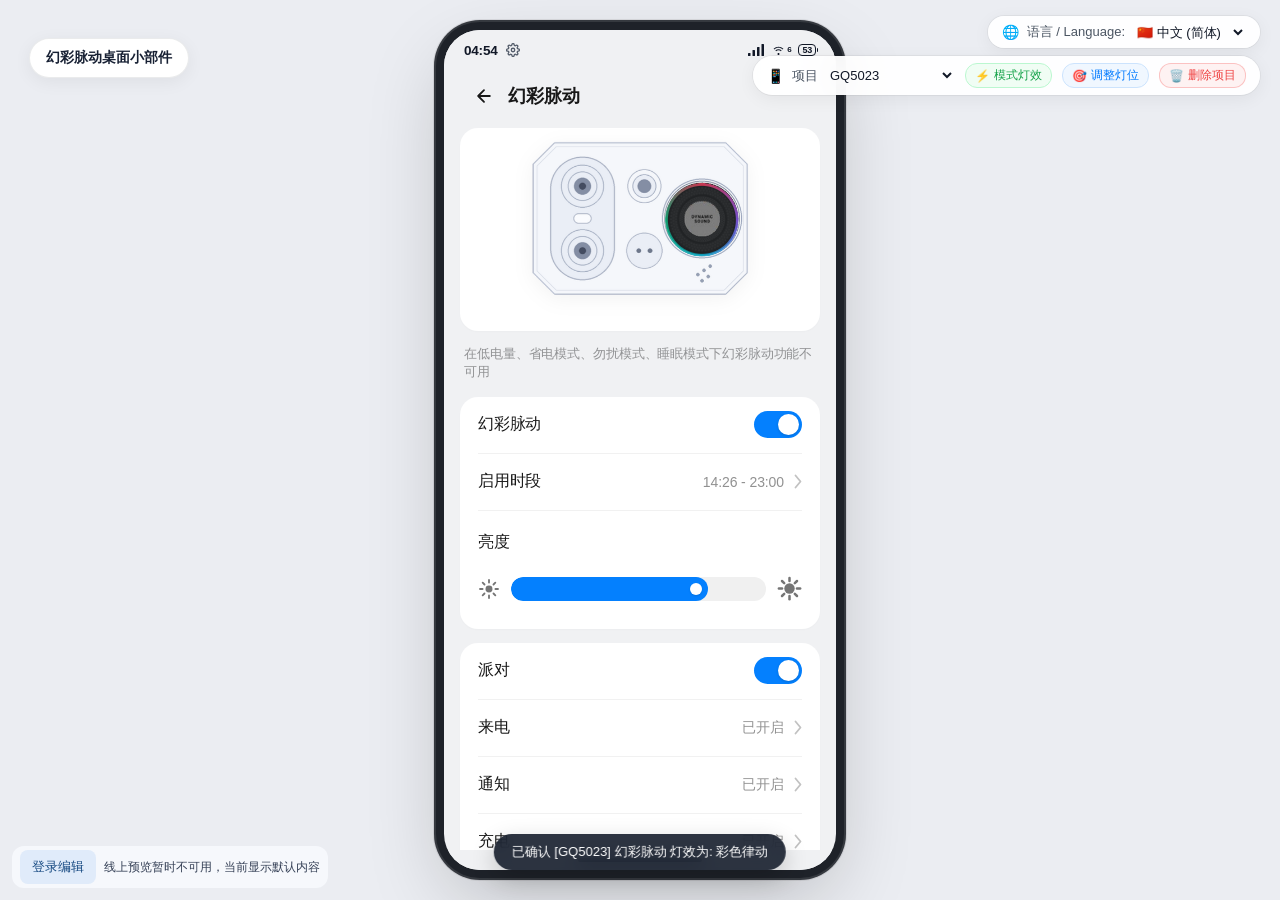
==== commit 26507a0f: "Load published project settings in visitor preview" ====
--- a/index.html
+++ b/index.html
@@ -4,7 +4,7 @@
   <meta charset="UTF-8">
   <meta name="viewport" content="width=device-width, initial-scale=1.0, maximum-scale=1.0, user-scalable=no">
   <title>通知氛围灯效果设置 - 多语言交互原型 (DYNAMIC SOUND)</title>
-  <link rel="stylesheet" href="./style.css?v=20261126_project_color_visibility">
+  <link rel="stylesheet" href="./style.css?v=20261126_white_ring_size">
 </head>
 <body>
   <a class="desktop-widget-entry" href="./desktop-widget/">幻彩脉动桌面小部件</a>
@@ -445,8 +445,9 @@
             <div class="color-presets-row" id="colorPresets_call_main">
               <button type="button" class="color-ring-btn ring-green active" data-color="#00e600" data-name-key="color_grass_green" onclick="selectSceneColor('call', '#00e600', 'color_grass_green', 'main')" aria-label="绿色"></button>
               <button type="button" class="color-ring-btn ring-orange" data-color="#ffa850" data-name-key="color_peach_orange" onclick="selectSceneColor('call', '#ffa850', 'color_peach_orange', 'main')" aria-label="橙色"></button>
-              <button type="button" class="color-ring-btn ring-blue" data-color="#4ca8ff" data-name-key="color_fog_blue" onclick="selectSceneColor('call', '#4ca8ff', 'color_fog_blue', 'main')" aria-label="蓝色"></button>
-              <button type="button" class="color-ring-btn ring-cyan" data-color="#00f5e6" data-name-key="color_cyan_blue" onclick="selectSceneColor('call', '#00f5e6', 'color_cyan_blue', 'main')" aria-label="青色"></button>
+              <button type="button" class="color-ring-btn ring-wine-red" data-color="#603b44" data-name-key="color_wine_red" onclick="selectSceneColor('call', '#603b44', 'color_wine_red', 'main')" aria-label="深酒红"></button>
+              <button type="button" class="color-ring-btn ring-light-blue-gray" data-color="#d8ecfe" data-name-key="color_light_blue_gray" onclick="selectSceneColor('call', '#d8ecfe', 'color_light_blue_gray', 'main')" aria-label="浅蓝灰"></button>
+              <button type="button" class="color-ring-btn ring-white" data-color="#ffffff" data-name-key="color_white" onclick="selectSceneColor('call', '#ffffff', 'color_white', 'main')" aria-label="白色"></button>
               <div class="color-preset-divider"></div>
               <button type="button" class="color-ring-btn ring-rainbow" data-effect="color_rhythm" data-name-key="effect_color_rhythm" onclick="selectSceneColorRing('call', 'rainbow', 'main')" aria-label="彩色律动"></button>
               <button type="button" class="color-ring-btn ring-four-color" data-effect="four_color" data-name-key="effect_four_color" onclick="selectSceneColorRing('call', 'four_color', 'main')" aria-label="四色律动"></button>
@@ -575,8 +576,9 @@
             <div class="color-presets-row" id="colorPresets_notification_main">
               <button type="button" class="color-ring-btn ring-green active" data-color="#00e600" data-name-key="color_grass_green" onclick="selectSceneColor('notification', '#00e600', 'color_grass_green', 'main')" aria-label="绿色"></button>
               <button type="button" class="color-ring-btn ring-orange" data-color="#ffa850" data-name-key="color_peach_orange" onclick="selectSceneColor('notification', '#ffa850', 'color_peach_orange', 'main')" aria-label="橙色"></button>
-              <button type="button" class="color-ring-btn ring-blue" data-color="#4ca8ff" data-name-key="color_fog_blue" onclick="selectSceneColor('notification', '#4ca8ff', 'color_fog_blue', 'main')" aria-label="蓝色"></button>
-              <button type="button" class="color-ring-btn ring-cyan" data-color="#00f5e6" data-name-key="color_cyan_blue" onclick="selectSceneColor('notification', '#00f5e6', 'color_cyan_blue', 'main')" aria-label="青色"></button>
+              <button type="button" class="color-ring-btn ring-wine-red" data-color="#603b44" data-name-key="color_wine_red" onclick="selectSceneColor('notification', '#603b44', 'color_wine_red', 'main')" aria-label="深酒红"></button>
+              <button type="button" class="color-ring-btn ring-light-blue-gray" data-color="#d8ecfe" data-name-key="color_light_blue_gray" onclick="selectSceneColor('notification', '#d8ecfe', 'color_light_blue_gray', 'main')" aria-label="浅蓝灰"></button>
+              <button type="button" class="color-ring-btn ring-white" data-color="#ffffff" data-name-key="color_white" onclick="selectSceneColor('notification', '#ffffff', 'color_white', 'main')" aria-label="白色"></button>
               <div class="color-preset-divider"></div>
               <button type="button" class="color-ring-btn ring-rainbow" data-effect="color_rhythm" data-name-key="effect_color_rhythm" onclick="selectSceneColorRing('notification', 'rainbow', 'main')" aria-label="彩色律动"></button>
               <button type="button" class="color-ring-btn ring-four-color" data-effect="four_color" data-name-key="effect_four_color" onclick="selectSceneColorRing('notification', 'four_color', 'main')" aria-label="四色律动"></button>
@@ -616,7 +618,7 @@
           </div>
           <div class="setting-divider"></div>
           <div class="setting-row clickable" onclick="openChargingDurationSheet()">
-            <span class="setting-label" data-i18n="charging_duration">充电时间显示时长</span>
+            <span class="setting-label" data-i18n="charging_duration">充电显示时长</span>
             <div class="row-meta">
               <span class="row-status" id="statusText_charging_duration" data-i18n="charging_duration_15s">15秒</span>
               <svg class="row-chevron" width="8" height="15" viewBox="0 0 8 15" fill="none">
@@ -742,8 +744,9 @@
               <div class="color-presets-row" id="colorPresets_charging_main">
                 <button type="button" class="color-ring-btn ring-green active" data-color="#00e600" data-name-key="color_grass_green" onclick="selectSceneColor('charging', '#00e600', 'color_grass_green', 'main')" aria-label="绿色"></button>
                 <button type="button" class="color-ring-btn ring-orange" data-color="#ffa850" data-name-key="color_peach_orange" onclick="selectSceneColor('charging', '#ffa850', 'color_peach_orange', 'main')" aria-label="橙色"></button>
-                <button type="button" class="color-ring-btn ring-blue" data-color="#4ca8ff" data-name-key="color_fog_blue" onclick="selectSceneColor('charging', '#4ca8ff', 'color_fog_blue', 'main')" aria-label="蓝色"></button>
-                <button type="button" class="color-ring-btn ring-cyan" data-color="#00f5e6" data-name-key="color_cyan_blue" onclick="selectSceneColor('charging', '#00f5e6', 'color_cyan_blue', 'main')" aria-label="青色"></button>
+                <button type="button" class="color-ring-btn ring-wine-red" data-color="#603b44" data-name-key="color_wine_red" onclick="selectSceneColor('charging', '#603b44', 'color_wine_red', 'main')" aria-label="深酒红"></button>
+                <button type="button" class="color-ring-btn ring-light-blue-gray" data-color="#d8ecfe" data-name-key="color_light_blue_gray" onclick="selectSceneColor('charging', '#d8ecfe', 'color_light_blue_gray', 'main')" aria-label="浅蓝灰"></button>
+                <button type="button" class="color-ring-btn ring-white" data-color="#ffffff" data-name-key="color_white" onclick="selectSceneColor('charging', '#ffffff', 'color_white', 'main')" aria-label="白色"></button>
                 <div class="color-preset-divider"></div>
                 <button type="button" class="color-ring-btn ring-rainbow" data-effect="color_rhythm" data-name-key="effect_color_rhythm" onclick="selectSceneColorRing('charging', 'rainbow', 'main')" aria-label="彩色律动"></button>
                 <button type="button" class="color-ring-btn ring-four-color" data-effect="four_color" data-name-key="effect_four_color" onclick="selectSceneColorRing('charging', 'four_color', 'main')" aria-label="四色律动"></button>
@@ -933,8 +936,9 @@
               <div class="color-presets-row" id="colorPresets_music_main">
                 <button type="button" class="color-ring-btn ring-green active" data-color="#00e600" data-name-key="color_grass_green" onclick="selectSceneColor('music', '#00e600', 'color_grass_green', 'main')" aria-label="绿色"></button>
                 <button type="button" class="color-ring-btn ring-orange" data-color="#ffa850" data-name-key="color_peach_orange" onclick="selectSceneColor('music', '#ffa850', 'color_peach_orange', 'main')" aria-label="橙色"></button>
-                <button type="button" class="color-ring-btn ring-blue" data-color="#4ca8ff" data-name-key="color_fog_blue" onclick="selectSceneColor('music', '#4ca8ff', 'color_fog_blue', 'main')" aria-label="蓝色"></button>
-                <button type="button" class="color-ring-btn ring-cyan" data-color="#00f5e6" data-name-key="color_cyan_blue" onclick="selectSceneColor('music', '#00f5e6', 'color_cyan_blue', 'main')" aria-label="青色"></button>
+                <button type="button" class="color-ring-btn ring-wine-red" data-color="#603b44" data-name-key="color_wine_red" onclick="selectSceneColor('music', '#603b44', 'color_wine_red', 'main')" aria-label="深酒红"></button>
+                <button type="button" class="color-ring-btn ring-light-blue-gray" data-color="#d8ecfe" data-name-key="color_light_blue_gray" onclick="selectSceneColor('music', '#d8ecfe', 'color_light_blue_gray', 'main')" aria-label="浅蓝灰"></button>
+                <button type="button" class="color-ring-btn ring-white" data-color="#ffffff" data-name-key="color_white" onclick="selectSceneColor('music', '#ffffff', 'color_white', 'main')" aria-label="白色"></button>
                 <div class="color-preset-divider"></div>
                 <button type="button" class="color-ring-btn ring-rainbow" data-effect="color_rhythm" data-name-key="effect_color_rhythm" onclick="selectSceneColorRing('music', 'rainbow', 'main')" aria-label="彩色律动"></button>
                 <button type="button" class="color-ring-btn ring-four-color" data-effect="four_color" data-name-key="effect_four_color" onclick="selectSceneColorRing('music', 'four_color', 'main')" aria-label="四色律动"></button>
@@ -1121,7 +1125,7 @@
         <div class="lang-bottom-sheet" onclick="event.stopPropagation()">
           <div class="sheet-handle"></div>
           <div class="sheet-header">
-            <span class="sheet-title" data-i18n="charging_duration">充电时间显示时长</span>
+            <span class="sheet-title" data-i18n="charging_duration">充电显示时长</span>
             <button type="button" class="sheet-close" onclick="toggleDurationSheet(false)">✕</button>
           </div>
           <div class="sheet-options-list">
@@ -1186,7 +1190,7 @@
       <button type="submit">登录</button>
     </form>
   </dialog>
-  <script src="./project-sync.js?v=6"></script>
-  <script src="./app.js?v=20261126_project_color_visibility"></script>
+  <script src="./project-sync.js?v=7"></script>
+  <script src="./app.js?v=20261126_light_blue_gray"></script>
 </body>
 </html>
--- a/style.css
+++ b/style.css
@@ -1920,7 +1920,9 @@
 
 .color-ring-btn {
   width: 36px;
-  height: 36px;
+  min-width: 25px;
+  height: auto;
+  aspect-ratio: 1;
   border-radius: 50%;
   display: flex;
   justify-content: center;
@@ -1929,7 +1931,7 @@
   background: transparent;
   position: relative;
   transition: transform 0.15s ease, border-width 0.15s ease, padding 0.15s ease;
-  flex-shrink: 0;
+  flex-shrink: 1;
   border: 3.5px solid transparent;
   padding: 0;
   box-sizing: border-box;
@@ -1940,18 +1942,28 @@
   transform: scale(0.92);
 }
 
-/* 4个纯色中空环 */
+/* 纯色中空环 */
 .color-ring-btn.ring-green {
   border-color: #00e600;
 }
 .color-ring-btn.ring-orange {
   border-color: #ffa850;
 }
-.color-ring-btn.ring-blue {
-  border-color: #4ca8ff;
-}
-.color-ring-btn.ring-cyan {
-  border-color: #00f5e6;
+.color-ring-btn.ring-wine-red {
+  border-color: #603b44;
+}
+.color-ring-btn.ring-light-blue-gray {
+  border-color: #d8ecfe;
+}
+.color-ring-btn.ring-white,
+.color-ring-btn.ring-white.active {
+  border-color: #a8afb9;
+  border-width: 1px;
+  box-shadow: inset 0 0 0 2px #fff, inset 0 0 0 3px #a8afb9;
+}
+.color-ring-btn.ring-white.active::before {
+  background: #fff;
+  border: 1px solid #a8afb9;
 }
 
 /* 垂直蓝色分割线 */
@@ -2022,11 +2034,11 @@
 .color-ring-btn.ring-orange.active::before {
   background-color: #ffa850;
 }
-.color-ring-btn.ring-blue.active::before {
-  background-color: #4ca8ff;
-}
-.color-ring-btn.ring-cyan.active::before {
-  background-color: #00f5e6;
+.color-ring-btn.ring-wine-red.active::before {
+  background-color: #603b44;
+}
+.color-ring-btn.ring-light-blue-gray.active::before {
+  background-color: #d8ecfe;
 }
 .color-ring-btn.ring-rainbow.active::before {
   background: conic-gradient(from 270deg, #ffd700 0%, #00e676 15%, #00b0ff 30%, #7c4dff 45%, #e040fb 60%, #ff1744 75%, #ff9100 88%, #ffd700 100%);
@@ -2041,10 +2053,10 @@
 .color-ring-btn.ring-orange.active {
   border-width: 3.5px;
 }
-.color-ring-btn.ring-blue.active {
+.color-ring-btn.ring-wine-red.active {
   border-width: 3.5px;
 }
-.color-ring-btn.ring-cyan.active {
+.color-ring-btn.ring-light-blue-gray.active {
   border-width: 3.5px;
 }
 .color-ring-btn.ring-rainbow.active {
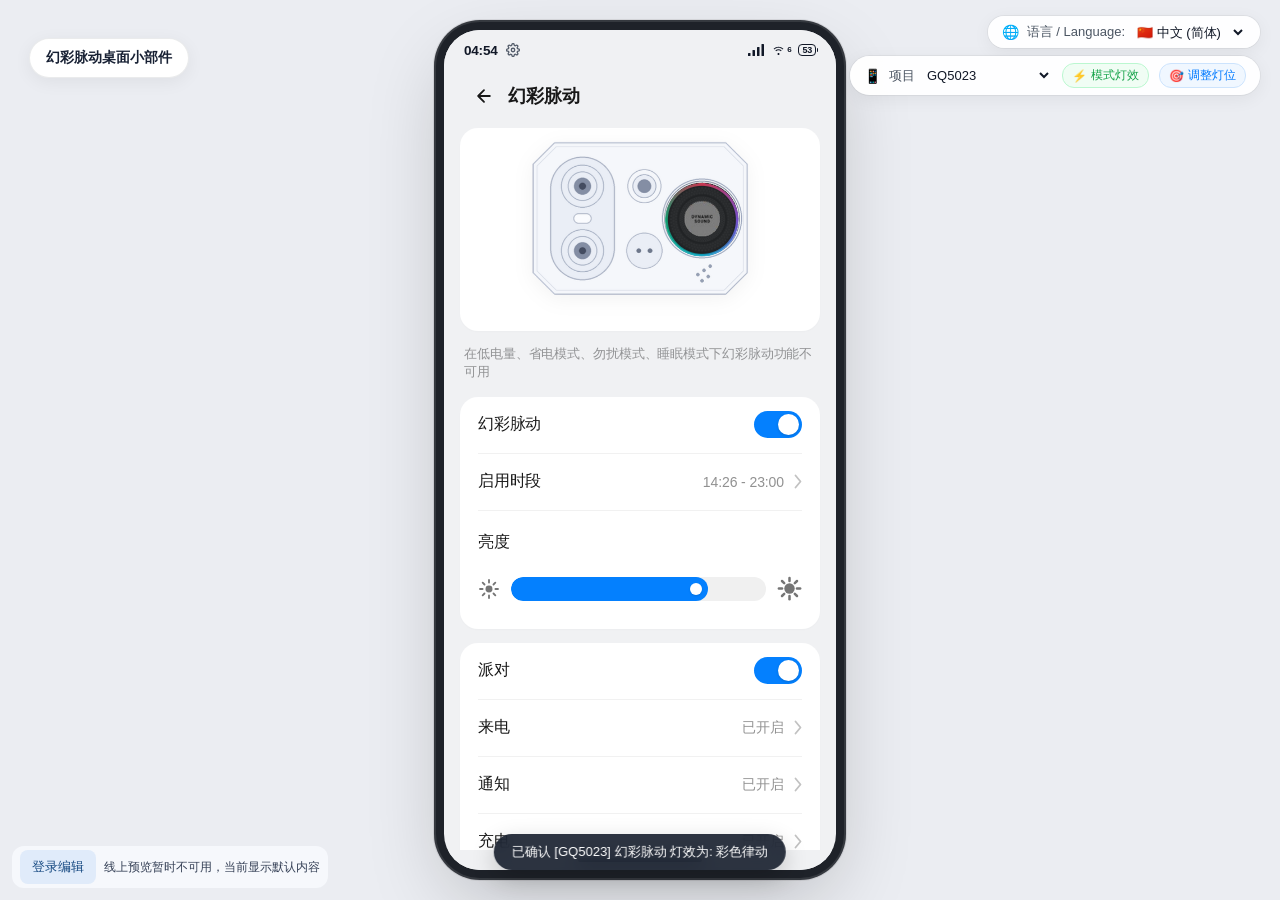
==== commit 57b73453: "Hide and guard project deletion in visitor preview" ====
--- a/index.html
+++ b/index.html
@@ -4,7 +4,7 @@
   <meta charset="UTF-8">
   <meta name="viewport" content="width=device-width, initial-scale=1.0, maximum-scale=1.0, user-scalable=no">
   <title>通知氛围灯效果设置 - 多语言交互原型 (DYNAMIC SOUND)</title>
-  <link rel="stylesheet" href="./style.css?v=20261126_white_ring_size">
+  <link rel="stylesheet" href="./style.css?v=20261128_guest_delete">
 </head>
 <body>
   <a class="desktop-widget-entry" href="./desktop-widget/">幻彩脉动桌面小部件</a>
@@ -34,7 +34,6 @@
         <option value="GQ3136">GQ3136</option>
         <option value="__upload__">📁 更换示意图...</option>
         <option value="__new_project__">➕ 新增项目型号...</option>
-        <option value="__delete_project__" style="color: #ef4444;">🗑️ 删除当前项目...</option>
       </select>
       <button type="button" class="btn-adjust-light btn-project-effects" id="btnToggleProjectEffects" onclick="toggleProjectEffectsModal()" title="模式灯效选择与确认">
         <span>⚡</span>
@@ -44,7 +43,7 @@
         <span>🎯</span>
         <span class="btn-adjust-text" data-i18n="adjust_light_btn">调整灯位</span>
       </button>
-      <button type="button" class="btn-adjust-light btn-delete-project" id="btnDeleteCurrentProject" onclick="deleteCurrentProject()" title="删除当前项目" style="color: #ef4444; border-color: rgba(239, 68, 68, 0.28);">
+      <button type="button" class="btn-adjust-light btn-delete-project" id="btnDeleteCurrentProject" hidden onclick="deleteCurrentProject()" title="删除当前项目" style="color: #ef4444; border-color: rgba(239, 68, 68, 0.28);">
         <span>🗑️</span>
         <span class="btn-adjust-text" data-i18n="delete_project_btn">删除项目</span>
       </button>
@@ -1190,7 +1189,7 @@
       <button type="submit">登录</button>
     </form>
   </dialog>
-  <script src="./project-sync.js?v=7"></script>
-  <script src="./app.js?v=20261126_light_blue_gray"></script>
+  <script src="./project-sync.js?v=8"></script>
+  <script src="./app.js?v=20261128_guest_delete"></script>
 </body>
 </html>
--- a/style.css
+++ b/style.css
@@ -2573,3 +2573,7 @@
 .color-presets-row > [hidden] {
   display: none;
 }
+
+#btnDeleteCurrentProject[hidden] {
+  display: none;
+}
